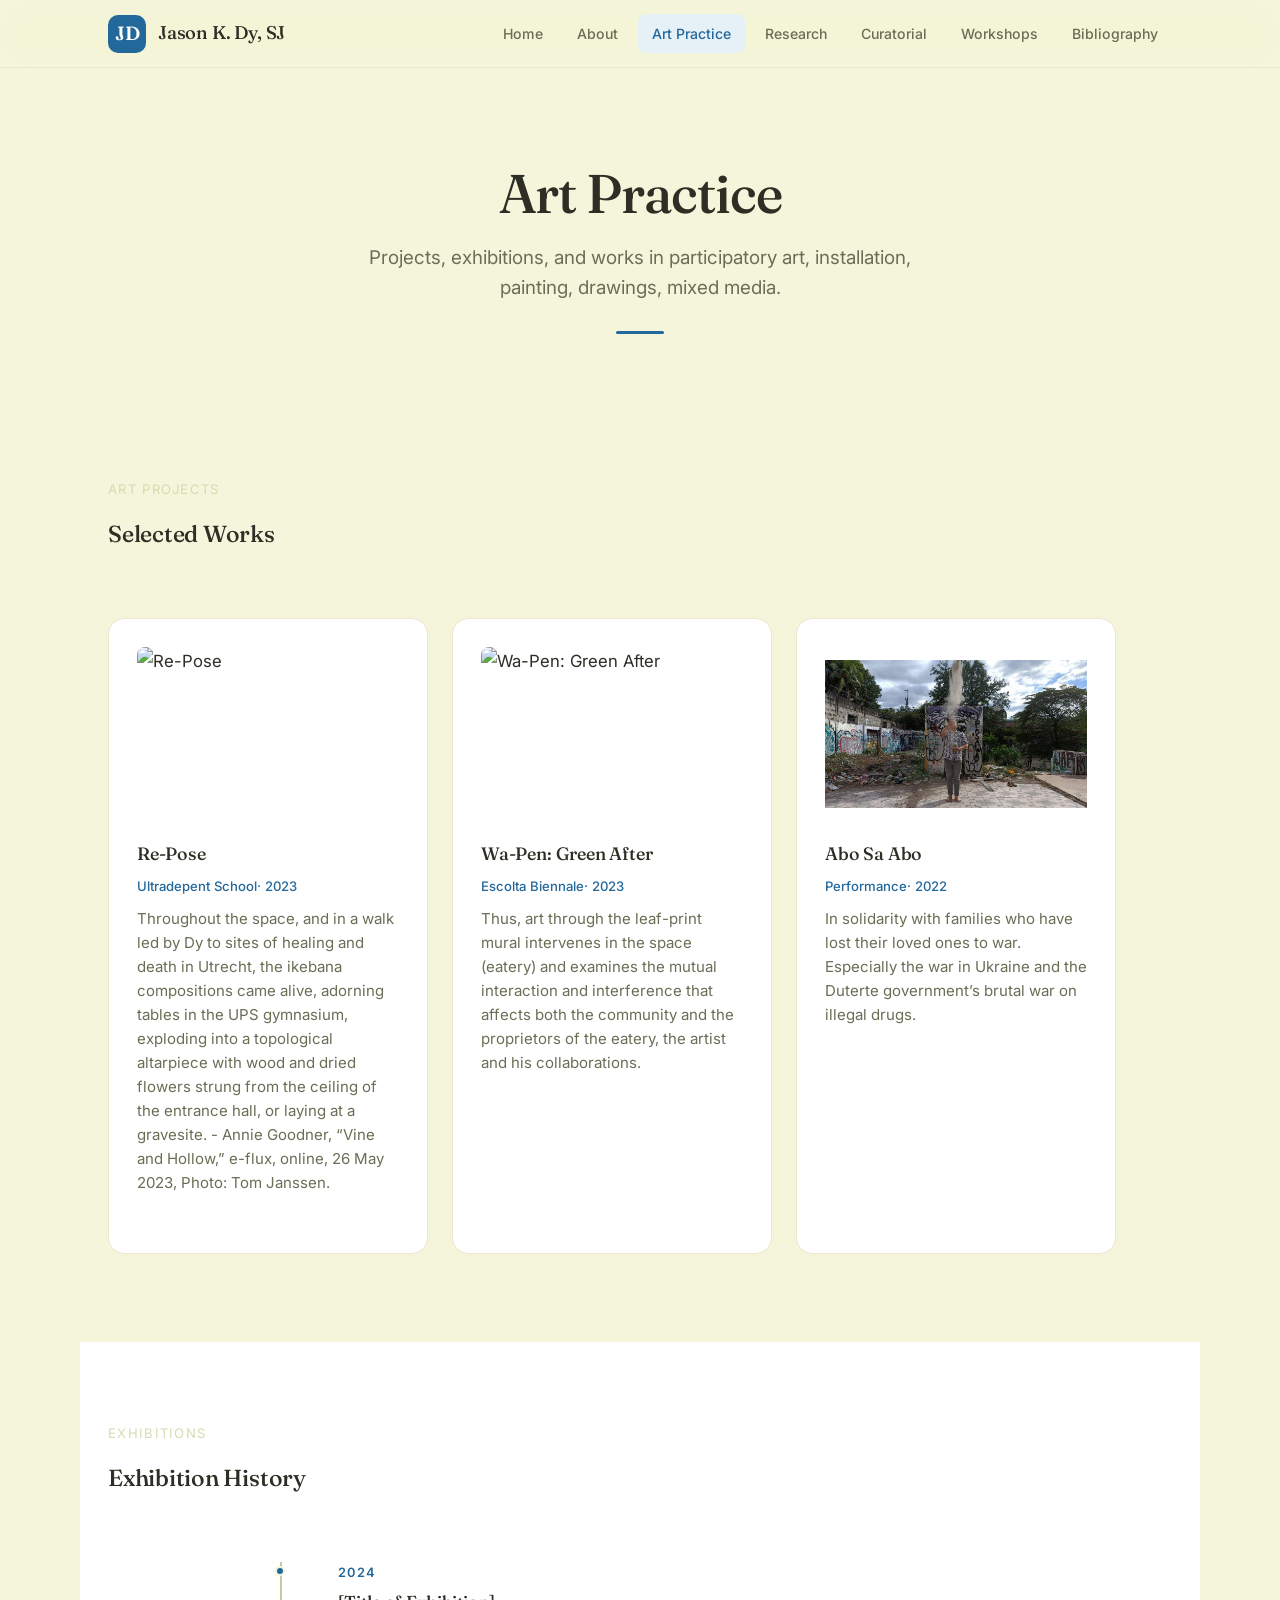
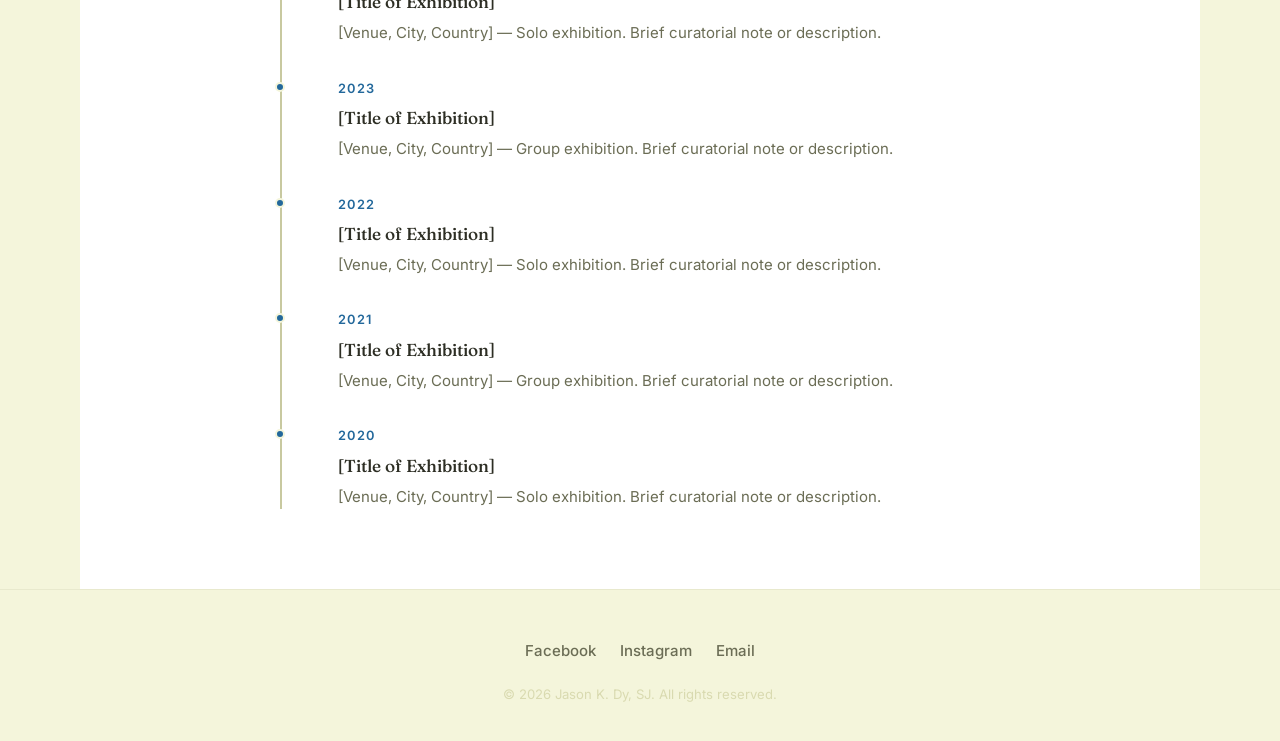
==== art-practice.html @ 6e5de0aa "Update art-practice.html Re-Pose, Description" ====
<!DOCTYPE html>
<html lang="en">
<head>
  <meta charset="UTF-8">
  <meta name="viewport" content="width=device-width, initial-scale=1.0">
  <title>Art Practice — Jason K. Dy, SJ</title>
  <meta name="description" content="Art projects and exhibitions by Jason K. Dy, SJ — participatory art, installation, painting, drawings, mixed media.">
  <link rel="icon" type="image/png" sizes="32x32" href="assets/img/favicon-32.png">
  <link rel="apple-touch-icon" href="assets/img/apple-touch-icon.png">
  <link rel="stylesheet" href="assets/css/style.css?v=1">
</head>
<body>

<a href="#main" class="skip-link">Skip to content</a>

<header class="site-header">
  <div class="header-inner">
    <a href="index.html" class="brand" aria-label="Jason K. Dy, SJ — Home">
      <div class="brand-mark" aria-hidden="true">JD</div>
      <span class="brand-name">Jason K. Dy, SJ</span>
    </a>
    <button class="nav-toggle" aria-label="Toggle navigation" aria-expanded="false">
      <span></span><span></span><span></span>
    </button>
    <nav class="site-nav">
      <a href="index.html">Home</a>
      <a href="about.html">About</a>
      <a href="art-practice.html" class="active">Art Practice</a>
      <a href="research.html">Research</a>
      <a href="curatorial.html">Curatorial</a>
      <a href="workshops.html">Workshops</a>
      <a href="bibliography.html">Bibliography</a>
    </nav>
  </div>
</header>

<main id="main">

  <section class="page-hero">
    <h1>Art Practice</h1>
    <p class="hero-lede">Projects, exhibitions, and works in participatory art, installation, painting, drawings, mixed media.</p>
    <span class="hero-line" aria-hidden="true"></span>
  </section>

  <!-- Art Projects -->
  <section class="section reveal" id="projects">
    <div class="subsection">
      <p class="meta">Art Projects</p>
      <h3>Selected Works</h3>
    </div>

    <div class="card-grid">
       <div class="card reveal">
        <div class="card-img-wrap">
          <img src="assets/img/IMG_0807B.jpg" alt="Re-Pose" class="card-img">
        </div>
        <h4>Re-Pose</h4>
        <p class="card-meta">Ultradepent School· 2023</p>
        <p>Throughout the space, and in a walk led by Dy to sites of healing and death in Utrecht, the ikebana compositions came alive, adorning tables in the UPS gymnasium, exploding into a topological altarpiece with wood and dried flowers strung from the ceiling of the entrance hall, or laying at a gravesite. - Annie Goodner, “Vine and Hollow,” e-flux, online, 26 May 2023, Photo: Tom Janssen.</p>
      </div>
      <div class="card reveal">
        <div class="card-img-wrap">
          <img src="assets/img/IMG_0807B.jpg" alt="Wa-Pen: Green After" class="card-img">
        </div>
        <h4>Wa-Pen: Green After</h4>
        <p class="card-meta">Escolta Biennale· 2023</p>
        <p>Thus, art through the leaf-print mural intervenes in the space (eatery) and examines the mutual interaction and interference that affects both the community and the proprietors of the eatery, the artist and his collaborations.</p>
      </div>
       <div class="card reveal">
        <div class="card-img-wrap">
          <img src="assets/img/AboSaAbo2022.jpg" alt="Abo Sa Abo" class="card-img">
        </div>
        <h4>Abo Sa Abo</h4>
        <p class="card-meta">Performance· 2022</p>
        <p>In solidarity with families who have lost their loved ones to war. Especially the war in Ukraine and the Duterte government’s brutal war on illegal drugs.</p>
      </div>
       <div class="card reveal">
        <div class="card-img-wrap">
          <img src="assets/img/SeasonsBannersRK.jpg" alt="Nature Is Never Spent" class="card-img">
        </div>
        <h4>Nature Is Never Spent</h4>
        <p class="card-meta">Exhibition· 2021</p>
        <p>The same year, Fr. Jason Dy’s solo exhibition, Nature Is Never Spent, featured tapestries hanging from the lobby’s ceiling. These were vibrant textiles painted in fiery reds and brilliant golds representing the Feast of Martyrs, Good Friday, and Palm Sunday. They illustrated the metaphorical nature of leaves and branches as the spirit of hope during the most trying time, the COVID-19 pandemic.- UP Vargas Museum</p>
      </div>
      <div class="card reveal">
        <div class="card-img-wrap">
          <img src="assets/img/BeATreeAnotong2020.jpg" alt="#IamTREE" class="card-img">
        </div>
        <h4>#IamTREE</h4>
        <p class="card-meta">Performance· 2020</p>
        <p>This gesture is a personal attempt to be closer to nature to know how to speak to the trees. This is perhaps a personal atonement or at-one-ment with nature.</p>
      </div>
      <div class="card reveal">
        <div class="card-img-wrap">
          <img src="assets/img/Registry of Deeds Portable Gray 9.jpg" alt="Arrange/Enliven" class="card-img">
        </div>
        <h4>Arrange/Enliven</h4>
        <p class="card-meta">Durational· 2020</p>
        <p>Appropriating the visual languages of Dutch painting, Ikebana, van Gogh, and contemporary artists like Andy Goldsworthy and Anya Gallacio, (Jason Dy SJ) was able to create “three hundred and sixty-one posts of floral arrangements…” Patrick Flores, “Register of Deeds,” in Portable Gray, Vol. 4, No. 2, Fall 2021.</p>
      </div>
      <div class="card reveal">
        <div class="card-img-wrap">
          <img src="assets/img/HomagetotheBakersInstallView01.jpg" alt="Homage To The Bakers" class="card-img">
        </div>
        <h4>Homage To The Bakers</h4>
        <p class="card-meta">Residency· 2019</p>
        <p>In the Wagamon Art Workshop, Jason Dy SJ created works from performative floral ritual to paintings as homage to the founders of the place, namely, the Malayalam doctor Elizabeth Jacob-Baker and her British-born architect-husband Laurie Baker.</p>
      </div>
      <div class="card reveal">
        <div class="card-img-wrap">
          <img src="assets/img/SS2019CARE-CONTROL.jpg" alt="Studio Studies" class="card-img">
        </div>
        <h4>Studio Studies</h4>
        <p class="card-meta">Exhibition· 2019</p>
        <p>In the exhibition, the Jesuit priest and contemporary artist examines not just the function of the studio in relation to his situational and participatory art projects since 2009 when he founded the Alternative Contemporary Art Studio (ACAS) in the garage of Sacred Heart Parish administration building, Cebu City.</p>
      </div>
      <div class="card reveal">
        <div class="card-img-wrap">
          <img src="assets/img/WalaNiIsaPSP2018.jpeg" alt="Wala Ni Isa" class="card-img">
        </div>
        <h4>Wala Ni Isa</h4>
        <p class="card-meta">Exhibition· 2018</p>
        <p>The eventual drying of the flowers and the maturation of the chicks represent the durational characteristic of ritual and performance, weaving both actions into one. - Con Cabrera</p>
      </div>
       <div class="card reveal">
        <div class="card-img-wrap">
          <img src="assets/img/RedUmbrellaMarawiNathalieDagmang.jpg" alt="Red Umbrella Project" class="card-img">
        </div>
        <h4>Red Umbrella Project</h4>
        <p class="card-meta">Ongoing Performance· 2018</p>
        <p>The Red Umbrella Project was initiated on the 46th anniversary of the declaration of Martial Law, 21 September 2018. It is an ongoing performance of carrying a red umbrella symbolizing a shield from bloodshed due to the violence happening in the Philippines, especially in the war against illegal drugs.</p>
      </div>
       <div class="card reveal">
        <div class="card-img-wrap">
          <img src="assets/img/MB2018.jpeg" alt="Procesion Los Camareros" class="card-img">
        </div>
        <h4>Procesion Los Camareros</h4>
        <p class="card-meta">Manila Biennale · 2018</p>
        <p>Procesión de los Camameros (Procession of the Caretakers) is a site-responsive and participatory art project that responds to 1941's declaration of Intramuros as an open city, the architecture of San Ignacio Church, the annual Marian procession of Intramuros, and the professionalization of the pedicab system by the current Intramuros Administration (IA).</p>
      </div>
      <div class="card reveal">
        <div class="card-img-wrap">
          <img src="assets/img/STNotOneLess2.jpg" alt="Tak Satupun (Not One Less)" class="card-img">
        </div>
        <h4>Tak Satupun (Not One Less)</h4>
        <p class="card-meta">Art Happening · 2017</p>
        <p>...as the title suggests, this art happening at the Giri Sapto Cemetery is an attempt to consider the fragility of human life as well as our shared responsibility in preserving and protecting it through some creative gestures and communal ritual.</p>
      </div>
      <div class="card reveal">
        <div class="card-img-wrap">
          <img src="assets/img/SilentConcert2ADZU.jpeg" alt="Silent Concert" class="card-img">
        </div>
        <h4>Silent Concert</h4>
        <p class="card-meta">Exhibition · 2016</p>
        <p>This art installation presents a stubborn insistence on creating meaning out of the fire rubble that could either be just a cathartic expression of the unfortunate event or an affirmation of the indomitable communal spirit of igniting a passion for rebuilding from the embers and ashes.</p>
      </div>
      <div class="card reveal">
        <div class="card-img-wrap">
          <img src="assets/img/BarterInstallView.jpeg" alt="Barter" class="card-img">
        </div>
        <h4>Barter</h4>
        <p class="card-meta">Participatory Art · 2016</p>
        <p>The exhibition looks into how a community like Lucban will traverse and contend with the repercussions of economic growth, the devices of agricultural life, and the pertinency of cultural celebration of a bountiful harvest and the artist’s attempt at repositioning barter as one of the lenses by which we understand contemporary exchanges in art and society.</p>
      </div>
       <div class="card reveal">
         <div class="card-img-wrap">
        <img src="assets/img/Miserere2016.JPG" alt="Mercy 101 (Edition 1)" class="card-img">
        </div>
        <h4>Mercy 101 (Edition 1)</h4>
        <p class="card-meta">Participatory Art · 2016</p>
        <p>MERCY 101 (Edition 1) envisions this particular project as a beginning of serial collaborative art projects that explore the concept of mercy with various communities. Due to the limited perspective of an individual, the perspectives of others in the community are encouraged to facilitate a growing and in-depth understanding of the word and the concept of mercy.</p>
      </div>
        <div class="card reveal">
          <div class="card-img-wrap">
            <img src="assets/img/KNA2016.jpeg" alt="Kanlungan ng Awa" class="card-img">
          </div>
          <h4>Kanlugan ng Awa</h4>
          <p class="card-meta">Participatory Art · 2016</p>
         <p>In the year of the Extraordinary Jubilee Year of Mercy, Kristong Hari Parish mounts an unconventional altar of repose entitled Kanlungan Ng Awa (Sanctuary of Mercy). The design and production of this tent-chapel/art installation is a creative interaction, an in-depth collaboration and a cooperative construction between artist-priest Jason Dy, SJ and the congregation/communities of the parish.</p>
      </div>
       <div class="card reveal">
        <div class="card-img-wrap">
          <img src="assets/img/SiteofRefuge2.jpg" alt="Transitional Shelter (Site of Refuge 2)" class="card-img">
        </div>
        <h4>Transitional Shelter (Site of Refuge 2)</h4>
        <p class="card-meta">Installation · 2015</p>
        <p>In relation to its surroundings, the work’s installation in the street becomes unexpected and interruptive. From the inside, it provides an immersive space where it seems to provide shelter from the heavy rain as well as a meditative sanctum to reflect on the fragility of human existence seeking refuge from the perils of life, such as natural calamities.</p>
      </div>
       <div class="card reveal">
         <div class="card-img-wrap">
          <img src="assets/img/WWAODITM Installation Detail 1.jpg" alt="Through the Valley of the Shadow of Death" class="card-img">
        </div>
        <h4>Through the Valley of the Shadow of Death</h4>
        <p class="card-meta">MA Exhibition · 2014</p>
        <p>Walking through the Valley of the Shadow of Death is a documented journey that attempts to reconcile the reality and mystery of death and grief in everyday life. Dy’s journey has become an allegory in harnessing the potential experience of art and of death to apprehend the absence of a presence, of the deceased through personal and social rituals of mourning the dead in contemporary times.</p>
      </div>
        <div class="card reveal">
         <div class="card-img-wrap">
          <img src="assets/img/Earthly Pilgrimage 2011.jpg" alt="Testimony of What Remains" class="card-img">
        </div>
        <h4>Testimony of What Remains</h4>
        <p class="card-meta">Exhibition · 2013</p>
        <p>Testimony of What Remains follows Dy's series of projects called In Loving Memory, one that he has most explored, expanding a conversation of various recollected memories of the dearly departed through community interactions centered on bottled memorabilia, envelopes of prayer requests and actual remnants of cemetery markers and statuettes. - Karen Flores</p>
      </div>
    </div>
  </section>

  <!-- Exhibitions -->
  <section class="section section-alt reveal" id="exhibitions">
    <div class="subsection">
      <p class="meta">Exhibitions</p>
      <h3>Exhibition History</h3>
    </div>

    <div class="timeline">
      <div class="timeline-item reveal">
        <p class="year">2024</p>
        <h4>[Title of Exhibition]</h4>
        <p>[Venue, City, Country] — Solo exhibition. Brief curatorial note or description.</p>
      </div>
      <div class="timeline-item reveal">
        <p class="year">2023</p>
        <h4>[Title of Exhibition]</h4>
        <p>[Venue, City, Country] — Group exhibition. Brief curatorial note or description.</p>
      </div>
      <div class="timeline-item reveal">
        <p class="year">2022</p>
        <h4>[Title of Exhibition]</h4>
        <p>[Venue, City, Country] — Solo exhibition. Brief curatorial note or description.</p>
      </div>
      <div class="timeline-item reveal">
        <p class="year">2021</p>
        <h4>[Title of Exhibition]</h4>
        <p>[Venue, City, Country] — Group exhibition. Brief curatorial note or description.</p>
      </div>
      <div class="timeline-item reveal">
        <p class="year">2020</p>
        <h4>[Title of Exhibition]</h4>
        <p>[Venue, City, Country] — Solo exhibition. Brief curatorial note or description.</p>
      </div>
    </div>
  </section>

</main>

<footer class="site-footer">
  <div class="footer-social">
    <a href="#" aria-label="Facebook">Facebook</a>
    <a href="#" aria-label="Instagram">Instagram</a>
    <a href="mailto:email@example.com" aria-label="Email">Email</a>
  </div>
  <p class="footer-copy">&copy; 2026 Jason K. Dy, SJ. All rights reserved.</p>
</footer>

<script src="assets/js/main.js"></script>
</body>
</html>
---- assets/css/style.css ----
/* ═══════════════════════════════════════════════════════════
   Jason K. Dy, SJ — Artist Portfolio
   Design tokens derived from client palette
   ═══════════════════════════════════════════════════════════ */

/* ── Google Fonts ── */
@import url('https://fonts.googleapis.com/css2?family=Fraunces:ital,opsz,wght@0,9..144,400;0,9..144,500;0,9..144,600;1,9..144,400&family=Inter:ital,wght@0,400;0,500;0,600;0,700;1,400&display=swap');

/* ── Design Tokens ── */
:root {
  /* Client palette */
  --bg:          #F4F5DB;   /* warm cream background */
  --accent:      #23689B;   /* deep blue */
  --accent-dark: #1A4F75;
  --accent-light:#E6F0F7;
  --muted:       #D9DAB0;   /* pale olive — decorative / subtle text */

  /* Derived readable tones */
  --ink:         #2D2E24;   /* dark olive — body text */
  --ink-soft:    #6B6D55;   /* mid olive — secondary text */
  --ink-light:   #8A8C70;   /* light olive — captions */
  --paper:       #FFFFFF;   /* card / section backgrounds */
  --border:      #C8C9A0;   /* visible borders */
  --border-soft: #E8E9CD;   /* subtle decorative borders */

  /* Shadows — warm-toned */
  --shadow-sm: 0 2px 8px rgba(45, 46, 36, 0.06);
  --shadow-md: 0 6px 24px rgba(45, 46, 36, 0.10);
  --shadow-lg: 0 14px 48px rgba(45, 46, 36, 0.12);

  /* Radii */
  --radius-sm: 8px;
  --radius-md: 16px;
  --radius-lg: 24px;

  /* Typography */
  --font-display: "Fraunces", ui-serif, Georgia, "Iowan Old Style", serif;
  --font-body: "Inter", -apple-system, BlinkMacSystemFont, "Segoe UI", Roboto, sans-serif;

  /* Layout */
  --wrap: 1120px;
  --header-h: 68px;
}

/* ── Reset ── */
*, *::before, *::after { box-sizing: border-box; margin: 0; padding: 0; }

html {
  scroll-behavior: smooth;
  scroll-padding-top: calc(var(--header-h) + 24px);
  -webkit-text-size-adjust: 100%;
}

body {
  font-family: var(--font-body);
  font-size: 1.05rem;
  line-height: 1.68;
  color: var(--ink);
  background: var(--bg);
  -webkit-font-smoothing: antialiased;
  -moz-osx-font-smoothing: grayscale;
}

/* ── Skip Link ── */
.skip-link {
  position: absolute;
  top: -100px;
  left: 16px;
  background: var(--accent);
  color: #fff;
  padding: 10px 20px;
  border-radius: var(--radius-sm);
  font-weight: 600;
  text-decoration: none;
  z-index: 1000;
  transition: top 0.2s;
}
.skip-link:focus { top: 16px; }

/* ── Header ── */
.site-header {
  position: sticky;
  top: 0;
  z-index: 100;
  height: var(--header-h);
  background: rgba(244, 245, 219, 0.84);
  backdrop-filter: saturate(180%) blur(14px);
  -webkit-backdrop-filter: saturate(180%) blur(14px);
  border-bottom: 1px solid var(--border-soft);
}

.header-inner {
  max-width: var(--wrap);
  margin: 0 auto;
  padding: 0 28px;
  height: 100%;
  display: flex;
  align-items: center;
  justify-content: space-between;
}

/* ── Brand ── */
.brand {
  display: flex;
  align-items: center;
  gap: 12px;
  text-decoration: none;
  color: var(--ink);
}
.brand:hover { opacity: 0.8; }

.brand-mark {
  width: 38px;
  height: 38px;
  border-radius: 10px;
  background: var(--accent);
  color: #fff;
  display: flex;
  align-items: center;
  justify-content: center;
  font-family: var(--font-display);
  font-size: 1.2rem;
  font-weight: 600;
  flex-shrink: 0;
}

.brand-name {
  font-family: var(--font-display);
  font-size: 1.15rem;
  font-weight: 500;
  letter-spacing: -0.01em;
  white-space: nowrap;
}

/* ── Nav ── */
.site-nav { display: flex; align-items: center; gap: 6px; }

.site-nav a {
  text-decoration: none;
  color: var(--ink-soft);
  font-size: 0.88rem;
  font-weight: 500;
  padding: 8px 14px;
  border-radius: var(--radius-sm);
  transition: color 0.2s, background 0.2s;
  white-space: nowrap;
}
.site-nav a:hover,
.site-nav a.active {
  color: var(--accent);
  background: var(--accent-light);
}

/* Mobile nav toggle */
.nav-toggle {
  display: none;
  background: none;
  border: none;
  cursor: pointer;
  padding: 8px;
  color: var(--ink);
}
.nav-toggle span {
  display: block;
  width: 22px;
  height: 2px;
  background: var(--ink);
  margin: 5px 0;
  border-radius: 2px;
  transition: transform 0.25s, opacity 0.25s;
}

/* ── Main ── */
main { min-height: calc(100vh - var(--header-h) - 200px); }

/* ── Page Hero ── */
.page-hero {
  padding: 96px 28px 64px;
  text-align: center;
  max-width: 780px;
  margin: 0 auto;
}

.page-hero h1 {
  font-family: var(--font-display);
  font-size: clamp(2.2rem, 5vw, 3.4rem);
  font-weight: 500;
  line-height: 1.12;
  color: var(--ink);
  letter-spacing: -0.02em;
}

.page-hero .hero-lede {
  font-size: 1.18rem;
  color: var(--ink-soft);
  max-width: 580px;
  margin: 18px auto 0;
  line-height: 1.6;
}

.page-hero .hero-line {
  display: block;
  width: 48px;
  height: 3px;
  background: var(--accent);
  margin: 28px auto 0;
  border-radius: 2px;
}

/* ── Home-specific hero ── */
.hero-home {
  padding: 120px 28px 80px;
  text-align: center;
  max-width: 820px;
  margin: 0 auto;
}
.hero-home .eyebrow {
  text-transform: uppercase;
  letter-spacing: 0.14em;
  font-size: 0.78rem;
  font-weight: 600;
  color: var(--accent);
  margin-bottom: 16px;
}
.hero-home h1 {
  font-family: var(--font-display);
  font-size: clamp(3rem, 7vw, 5rem);
  font-weight: 500;
  line-height: 1.05;
  color: var(--ink);
  letter-spacing: -0.03em;
}
.hero-home .hero-sub {
  font-family: var(--font-display);
  font-style: italic;
  font-size: clamp(1.2rem, 2.4vw, 1.5rem);
  color: var(--ink-soft);
  margin-top: 10px;
}
.hero-home .hero-lede {
  font-size: 1.15rem;
  color: var(--ink-soft);
  max-width: 560px;
  margin: 24px auto 0;
  line-height: 1.65;
}
.hero-home .hero-line {
  display: block;
  width: 56px;
  height: 3px;
  background: var(--accent);
  margin: 32px auto 0;
  border-radius: 2px;
}

/* ── Sections ── */
.section {
  padding: 80px 28px;
  max-width: var(--wrap);
  margin: 0 auto;
}
.section-alt { background: var(--paper); }

.section-header {
  text-align: center;
  margin-bottom: 56px;
}
.section-header h2 {
  font-family: var(--font-display);
  font-size: clamp(1.8rem, 3.4vw, 2.4rem);
  font-weight: 500;
  color: var(--ink);
  letter-spacing: -0.02em;
}
.section-header .section-lede {
  font-size: 1.08rem;
  color: var(--ink-soft);
  max-width: 560px;
  margin: 12px auto 0;
}
.section-header .section-line {
  display: block;
  width: 40px;
  height: 2px;
  background: var(--accent);
  margin: 18px auto 0;
  border-radius: 2px;
}

/* ── Subsection (for about/art-practice/research internals) ── */
.subsection {
  margin-bottom: 64px;
}
.subsection:last-child { margin-bottom: 0; }

.subsection h3 {
  font-family: var(--font-display);
  font-size: 1.45rem;
  font-weight: 500;
  color: var(--ink);
  margin-bottom: 12px;
  letter-spacing: -0.01em;
}
.subsection .meta {
  font-size: 0.82rem;
  color: var(--muted);
  text-transform: uppercase;
  letter-spacing: 0.1em;
  margin-bottom: 14px;
}
.subsection p {
  color: var(--ink-soft);
  max-width: 680px;
  line-height: 1.72;
}

/* ── Cards Grid ── */
.card-grid {
  display: flex;
  gap: 24px;
  overflow-x: auto;
  scroll-snap-type: x mandatory;
  -webkit-overflow-scrolling: touch;
  padding-bottom: 8px;
}
.card-grid > .card {
  flex: 0 0 320px;
  scroll-snap-align: start;
}
@media (max-width: 560px) {
  .card-grid > .card { flex: 0 0 280px; }
}

.card-grid.two-col {
  display: grid;
  grid-template-columns: repeat(2, 1fr);
  overflow-x: visible;
  scroll-snap-type: none;
  padding-bottom: 0;
}
.card-grid.two-col > .card {
  flex: unset;
  scroll-snap-align: unset;
}
@media (max-width: 640px) { .card-grid.two-col { grid-template-columns: 1fr; } }

.card {
  background: var(--paper);
  border: 1px solid var(--border-soft);
  border-radius: var(--radius-md);
  padding: 28px;
  transition: transform 0.25s ease, box-shadow 0.25s ease;
}
.card:hover {
  transform: translateY(-3px);
  box-shadow: var(--shadow-md);
}

.card-placeholder {
  aspect-ratio: 3/2;
  background: linear-gradient(135deg, var(--border-soft), var(--bg));
  border-radius: var(--radius-sm);
  display: flex;
  align-items: center;
  justify-content: center;
  margin-bottom: 18px;
}
.card-placeholder span {
  font-family: var(--font-display);
  font-size: 2rem;
  color: var(--muted);
  opacity: 0.6;
}
/* card with real image*/
.card-img-wrap {
  overflow: hidden;
  aspect-ratio: 3/2;
  border-radius: var(--radius-sm);
  margin-bottom: 18px;
}
.card-img {
   width: 100%;
   height: 100%;
   object-fit: contain;
   display: block;
}
.card h4 {
  font-family: var(--font-display);
  font-size: 1.12rem;
  font-weight: 500;
  color: var(--ink);
  margin-bottom: 6px;
  letter-spacing: -0.01em;
}
.card .card-meta {
  font-size: 0.82rem;
  color: var(--accent);
  font-weight: 500;
  margin-bottom: 10px;
}
.card p {
  font-size: 0.94rem;
  color: var(--ink-soft);
  line-height: 1.6;
}

/* ── List style (Research, Bibliography, etc.) ── */
.entry-list { max-width: 760px; margin: 0 auto; }

.entry {
  padding: 24px 0;
  border-bottom: 1px solid var(--border-soft);
}
.entry:first-child { padding-top: 0; }
.entry:last-child { border-bottom: none; padding-bottom: 0; }

.entry h3 {
  font-family: var(--font-display);
  font-size: 1.18rem;
  font-weight: 500;
  color: var(--ink);
  margin-bottom: 4px;
  letter-spacing: -0.01em;
}
.entry .entry-meta {
  font-size: 0.84rem;
  color: var(--accent);
  font-weight: 500;
  margin-bottom: 8px;
}
.entry p {
  font-size: 0.96rem;
  color: var(--ink-soft);
  line-height: 1.65;
}

/* ── Timeline (Exhibitions, CV) ── */
.timeline {
  max-width: 720px;
  margin: 0 auto;
  padding-left: 28px;
  border-left: 2px solid var(--border);
}
.timeline-item {
  position: relative;
  padding: 0 0 32px 28px;
}
.timeline-item:last-child { padding-bottom: 0; }

.timeline-item::before {
  content: '';
  position: absolute;
  left: -35px;
  top: 4px;
  width: 10px;
  height: 10px;
  border-radius: 50%;
  background: var(--accent);
  border: 2px solid var(--bg);
}

.timeline-item .year {
  font-size: 0.8rem;
  font-weight: 600;
  color: var(--accent);
  text-transform: uppercase;
  letter-spacing: 0.1em;
  margin-bottom: 4px;
}
.timeline-item h4 {
  font-family: var(--font-display);
  font-size: 1.08rem;
  font-weight: 500;
  color: var(--ink);
  margin-bottom: 4px;
}
.timeline-item p {
  font-size: 0.94rem;
  color: var(--ink-soft);
}

/* ── Contact Block ── */
.contact-block {
  max-width: 560px;
  margin: 0 auto;
  text-align: center;
}
.contact-block p {
  font-size: 1.05rem;
  color: var(--ink-soft);
  margin-bottom: 8px;
}
.contact-block a {
  color: var(--accent);
  text-decoration: none;
  font-weight: 500;
}
.contact-block a:hover { text-decoration: underline; }

/* ── CTA Row ── */
.cta-row {
  display: flex;
  gap: 14px;
  justify-content: center;
  flex-wrap: wrap;
  margin-top: 32px;
}
.btn {
  display: inline-flex;
  align-items: center;
  gap: 8px;
  padding: 13px 28px;
  border-radius: 999px;
  font-size: 0.94rem;
  font-weight: 600;
  text-decoration: none;
  transition: all 0.2s;
  cursor: pointer;
  border: none;
  font-family: var(--font-body);
}
.btn-primary {
  background: var(--accent);
  color: #fff;
}
.btn-primary:hover { background: var(--accent-dark); }

.btn-outline {
  background: transparent;
  color: var(--accent);
  border: 1.5px solid var(--accent);
}
.btn-outline:hover {
  background: var(--accent);
  color: #fff;
}

/* ── Gallery placeholder grid ── */
.gallery-grid {
  display: grid;
  grid-template-columns: repeat(4, 1fr);
  gap: 16px;
  margin-top: 40px;
}
@media (max-width: 800px) { .gallery-grid { grid-template-columns: repeat(2, 1fr); } }
@media (max-width: 480px) { .gallery-grid { grid-template-columns: 1fr; } }

.gallery-item {
  aspect-ratio: 1;
  background: linear-gradient(145deg, var(--border-soft), var(--bg));
  border-radius: var(--radius-sm);
  display: flex;
  align-items: center;
  justify-content: center;
  color: var(--muted);
  font-family: var(--font-display);
  font-size: 1.2rem;
  transition: transform 0.25s ease;
}
.gallery-item:hover { transform: scale(1.03); }

/* ── Footer ── */
.site-footer {
  border-top: 1px solid var(--border-soft);
  padding: 48px 28px 36px;
  text-align: center;
}

.footer-social {
  display: flex;
  gap: 24px;
  justify-content: center;
  margin-bottom: 20px;
}
.footer-social a {
  color: var(--ink-soft);
  text-decoration: none;
  font-size: 0.94rem;
  font-weight: 500;
  transition: color 0.2s;
}
.footer-social a:hover { color: var(--accent); }

.footer-copy {
  font-size: 0.82rem;
  color: var(--muted);
}

/* ── Reveal animations ── */
.reveal {
  opacity: 0;
  transform: translateY(18px);
  transition: opacity 0.6s ease, transform 0.6s ease;
}
.reveal.revealed {
  opacity: 1;
  transform: translateY(0);
}

/* ── Responsive ── */
@media (max-width: 760px) {
  .site-nav { display: none; }
  .nav-toggle { display: block; }

  .site-nav.open {
    display: flex;
    flex-direction: column;
    position: absolute;
    top: var(--header-h);
    left: 0;
    right: 0;
    background: rgba(244, 245, 219, 0.96);
    backdrop-filter: saturate(180%) blur(14px);
    -webkit-backdrop-filter: saturate(180%) blur(14px);
    border-bottom: 1px solid var(--border-soft);
    padding: 16px 28px;
    gap: 4px;
    box-shadow: var(--shadow-md);
  }
  .site-nav.open a {
    width: 100%;
    padding: 12px 16px;
    font-size: 1rem;
  }

  .page-hero { padding: 64px 20px 48px; }
  .hero-home { padding: 80px 20px 56px; }
  .section { padding: 56px 20px; }

  .gallery-grid { grid-template-columns: repeat(2, 1fr); }
}

@media (max-width: 480px) {
  .header-inner { padding: 0 16px; }
  .brand-name { font-size: 1rem; }
  .gallery-grid { grid-template-columns: 1fr; }
}

/* ── Utility ── */
.sr-only {
  position: absolute;
  width: 1px;
  height: 1px;
  padding: 0;
  margin: -1px;
  overflow: hidden;
  clip: rect(0, 0, 0, 0);
  white-space: nowrap;
  border: 0;
}
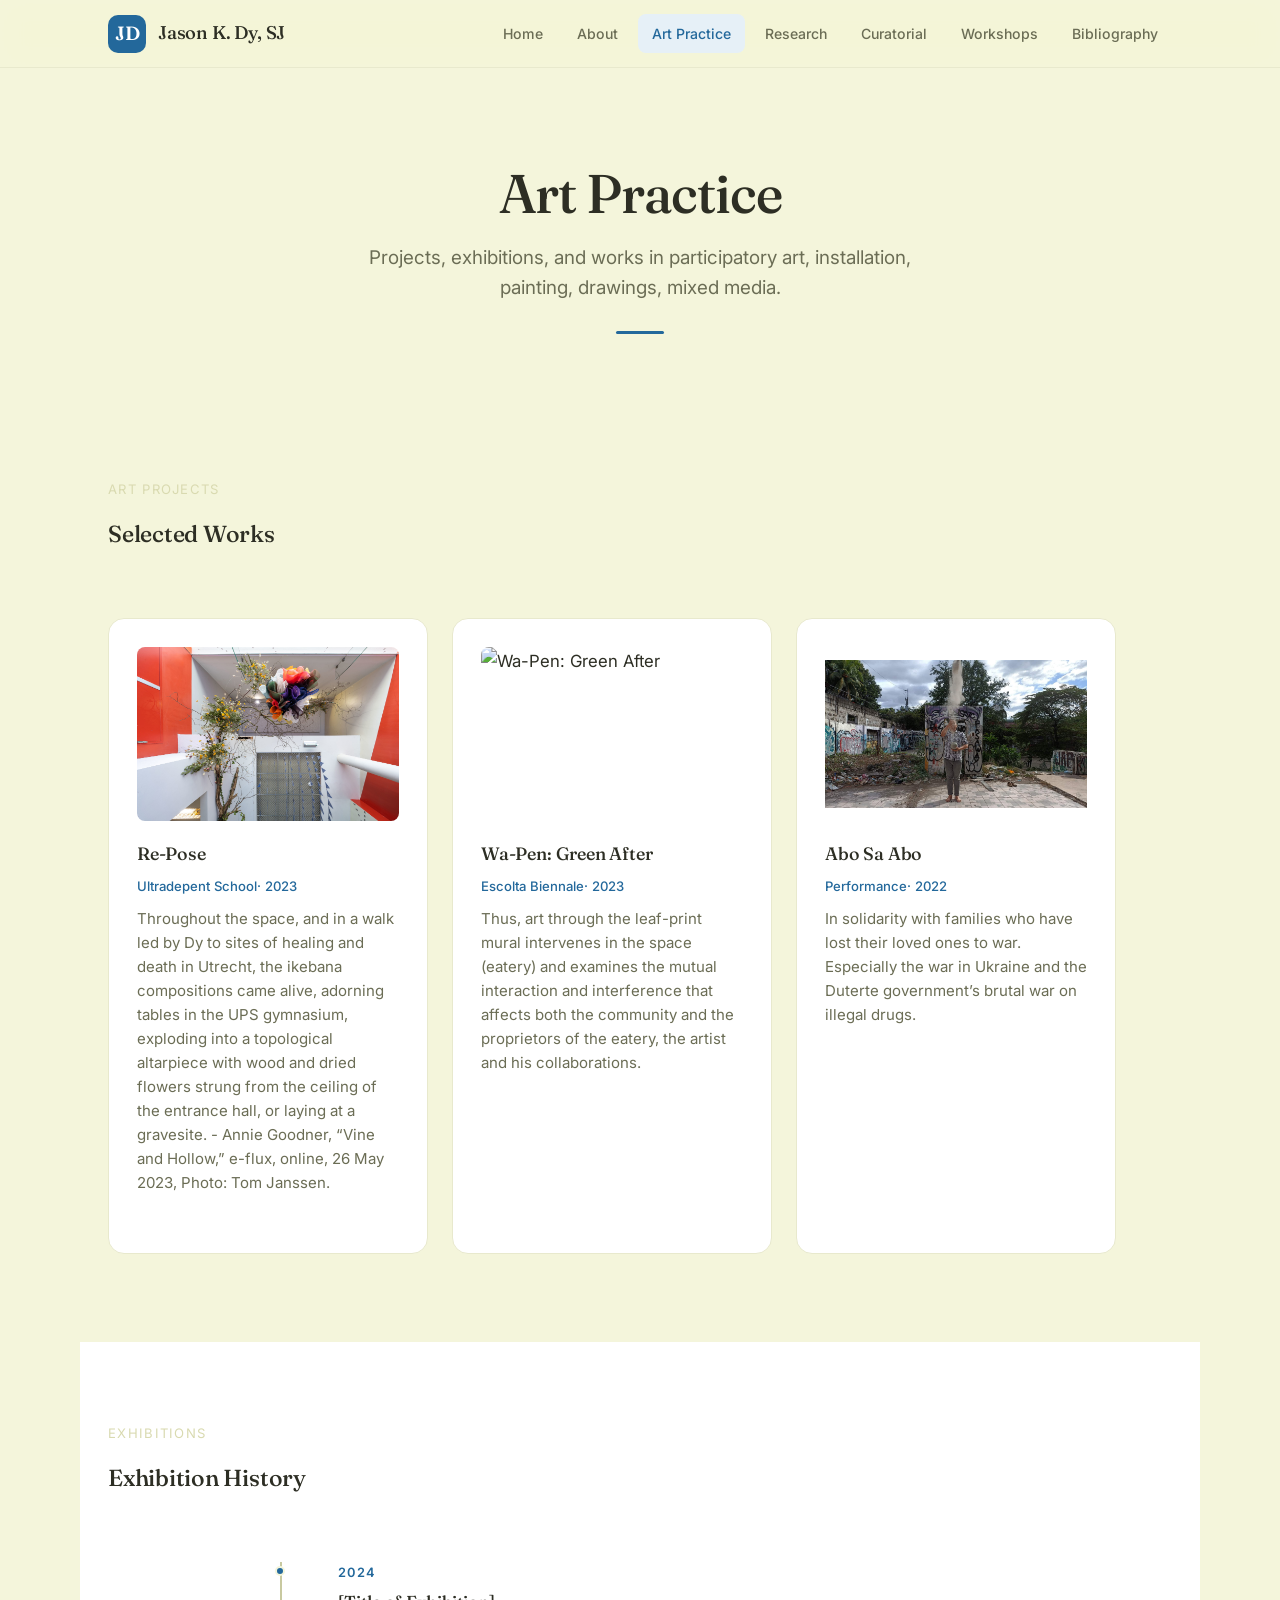
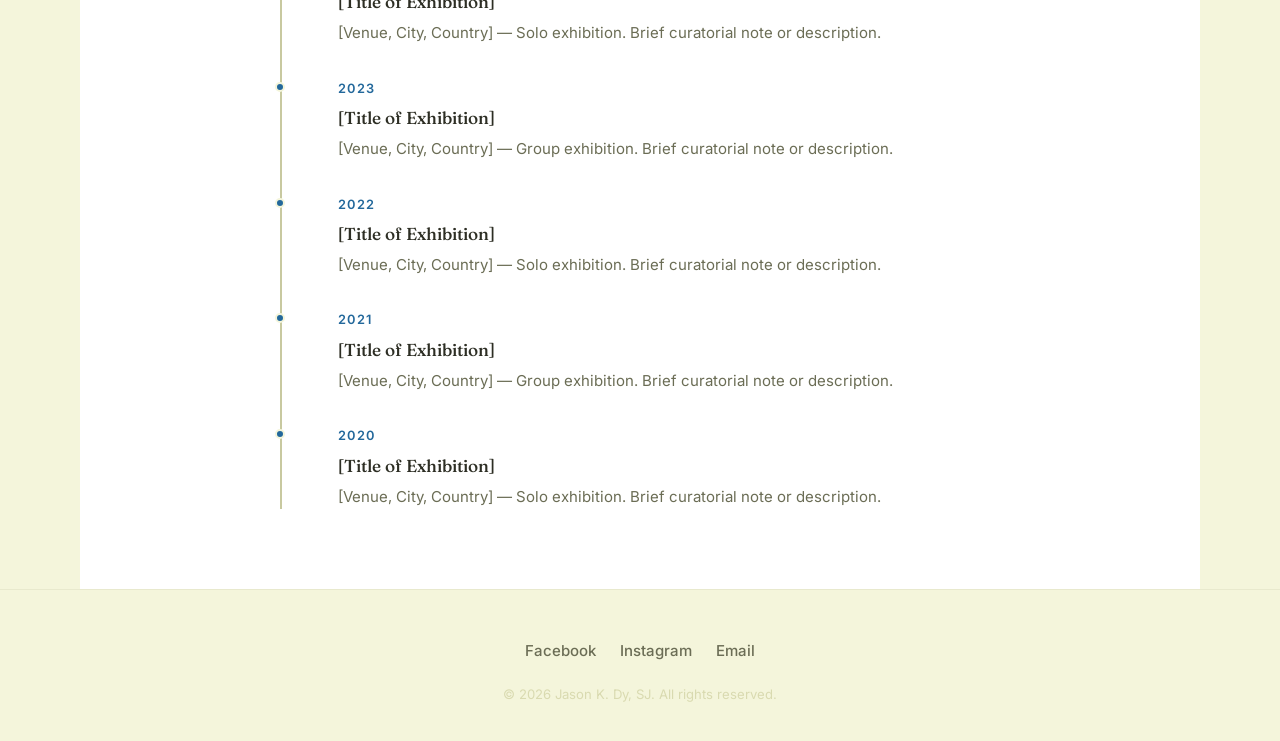
==== commit 557b0851: "Update art-practice.html Re-Pose, Image" ====
--- a/art-practice.html
+++ b/art-practice.html
@@ -52,7 +52,7 @@
     <div class="card-grid">
        <div class="card reveal">
         <div class="card-img-wrap">
-          <img src="assets/img/IMG_0807B.jpg" alt="Re-Pose" class="card-img">
+          <img src="assets/img/Re-Pose_BAK.jpg" alt="Re-Pose" class="card-img">
         </div>
         <h4>Re-Pose</h4>
         <p class="card-meta">Ultradepent School· 2023</p>
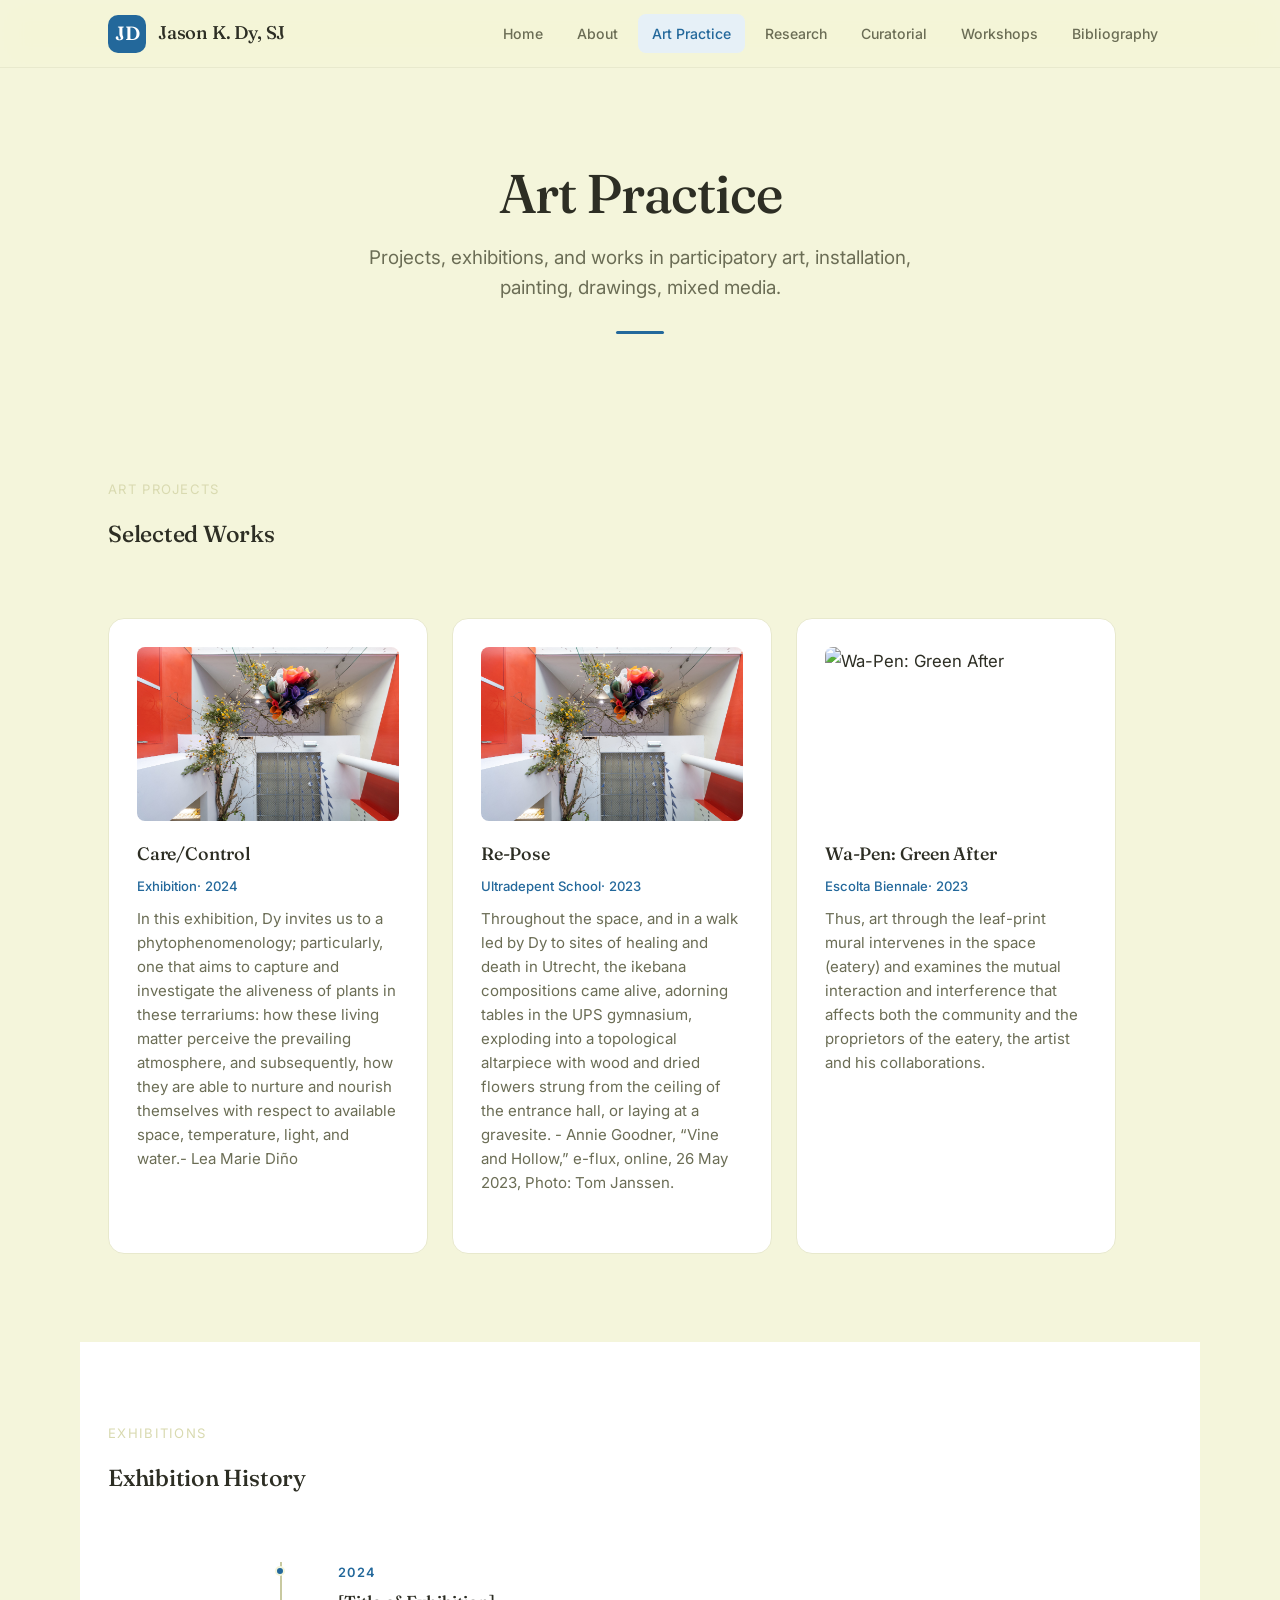
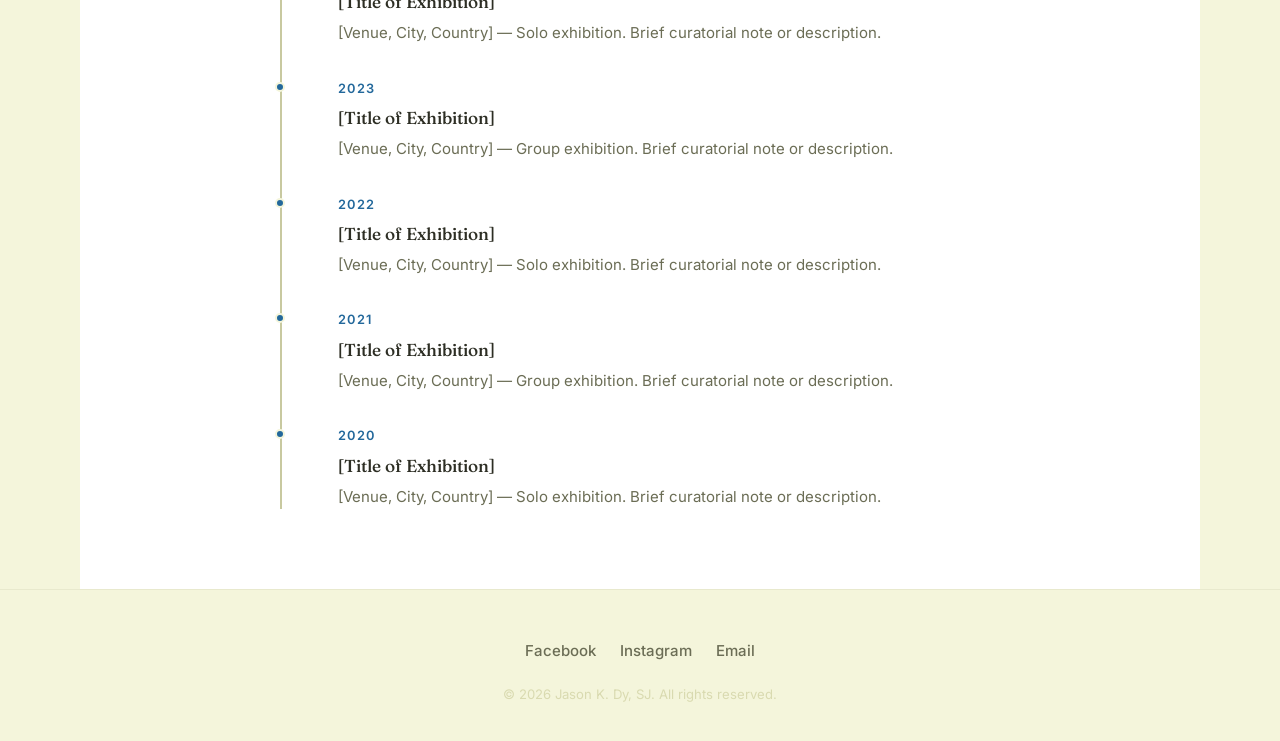
==== commit 491c1d91: "Update art-practice.html Care/Control Exhibition, Description" ====
--- a/art-practice.html
+++ b/art-practice.html
@@ -52,6 +52,14 @@
     <div class="card-grid">
        <div class="card reveal">
         <div class="card-img-wrap">
+          <img src="assets/img/Re-Pose_BAK.jpg" alt="Care/Control" class="card-img">
+        </div>
+        <h4>Care/Control</h4>
+        <p class="card-meta">Exhibition· 2024</p>
+        <p>In this exhibition, Dy invites us to a phytophenomenology; particularly, one that aims to capture and investigate the aliveness of plants in these terrariums: how these living matter perceive the prevailing atmosphere, and subsequently, how they are able to nurture and nourish themselves with respect to available space, temperature, light, and water.- Lea Marie Diño</p>
+      </div>
+       <div class="card reveal">
+        <div class="card-img-wrap">
           <img src="assets/img/Re-Pose_BAK.jpg" alt="Re-Pose" class="card-img">
         </div>
         <h4>Re-Pose</h4>
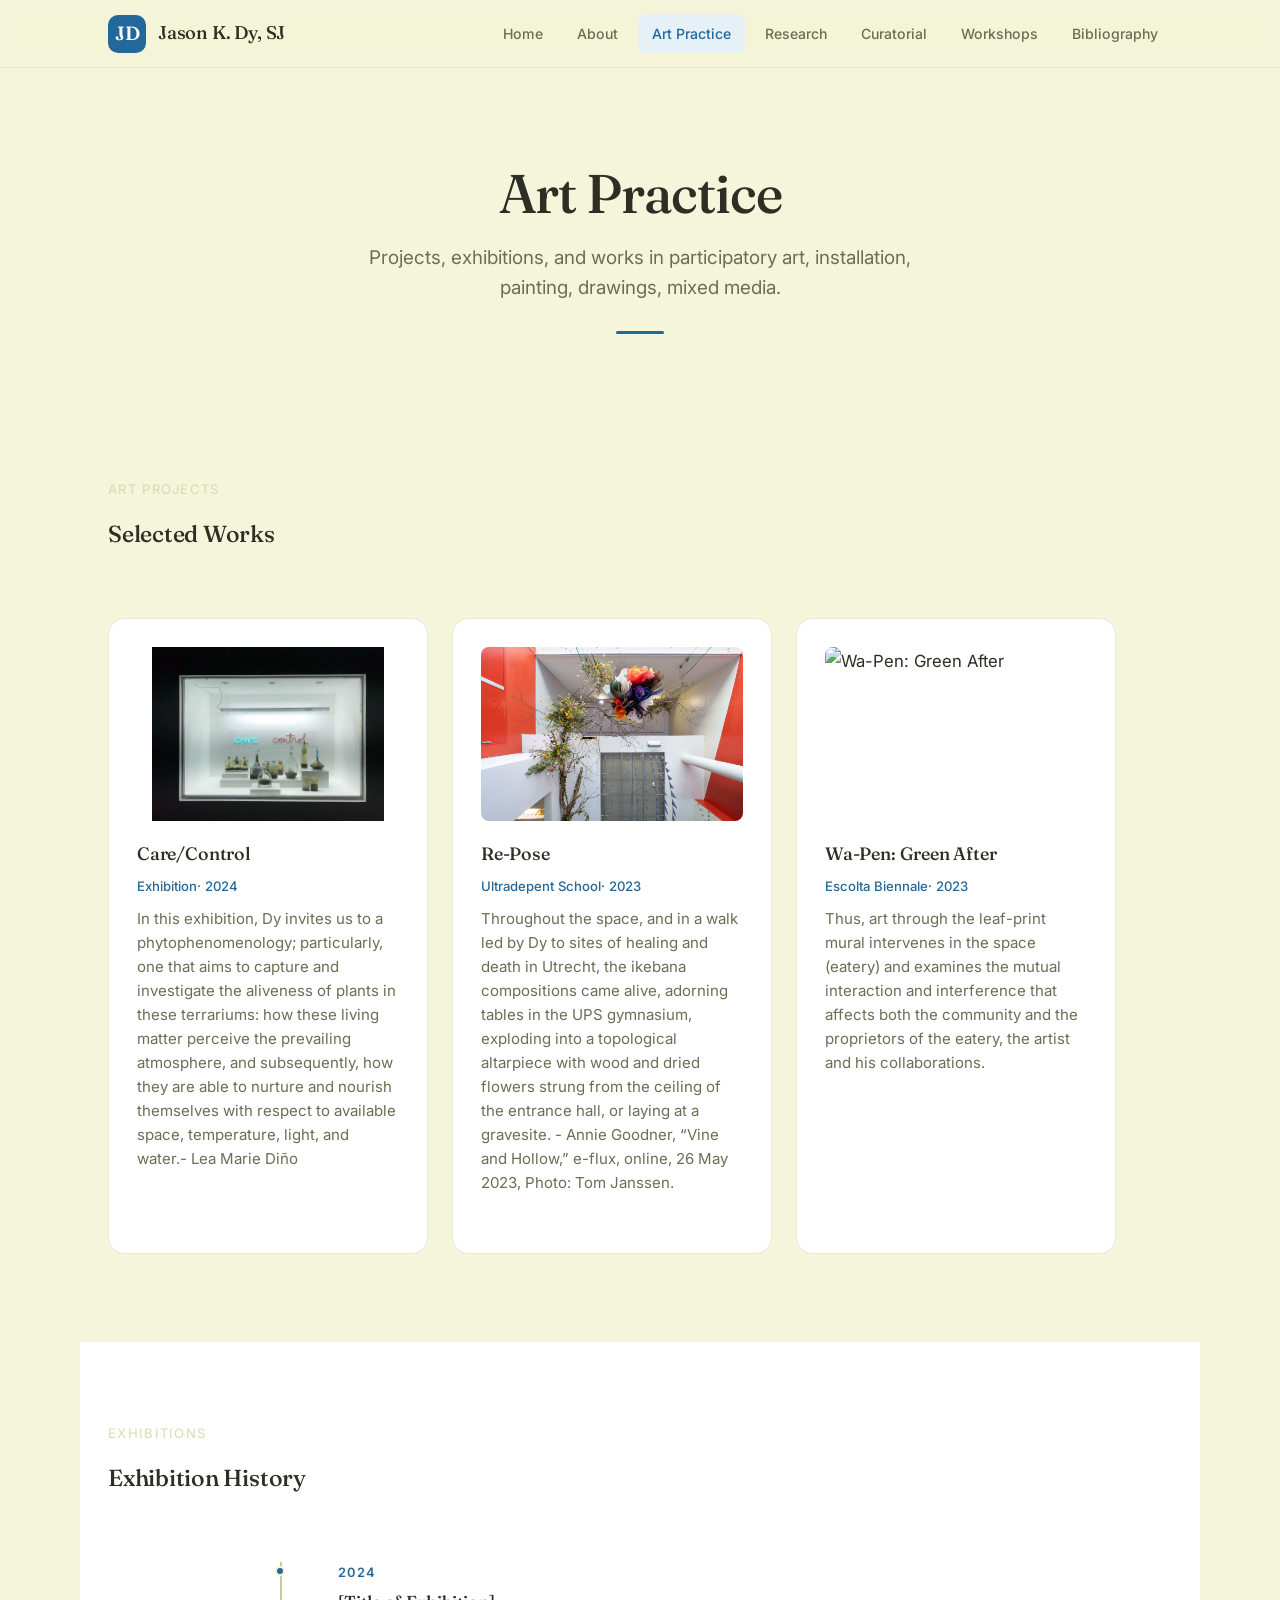
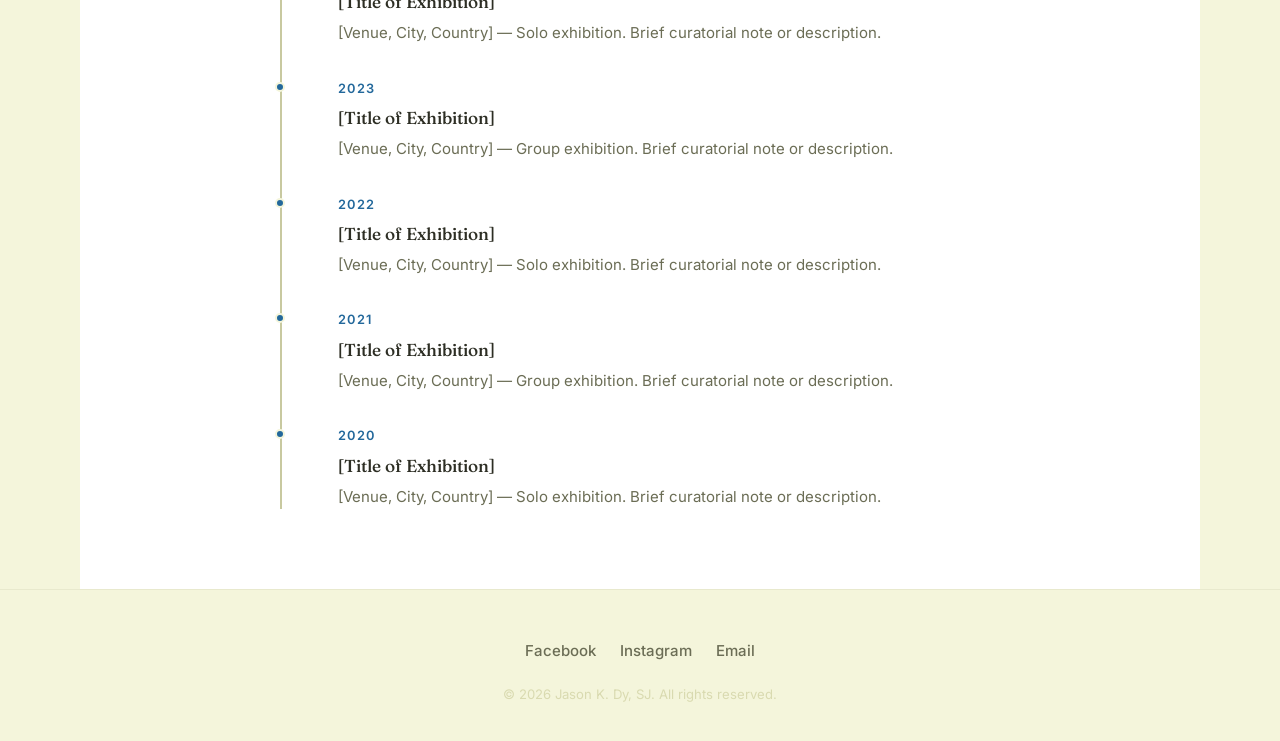
==== commit 1bbf8628: "Update art-practice.html Care/Control, Image" ====
--- a/art-practice.html
+++ b/art-practice.html
@@ -52,7 +52,7 @@
     <div class="card-grid">
        <div class="card reveal">
         <div class="card-img-wrap">
-          <img src="assets/img/Re-Pose_BAK.jpg" alt="Care/Control" class="card-img">
+          <img src="assets/img/458735587_528471159776320_495793006609873591_n.jpg" alt="Care/Control" class="card-img">
         </div>
         <h4>Care/Control</h4>
         <p class="card-meta">Exhibition· 2024</p>
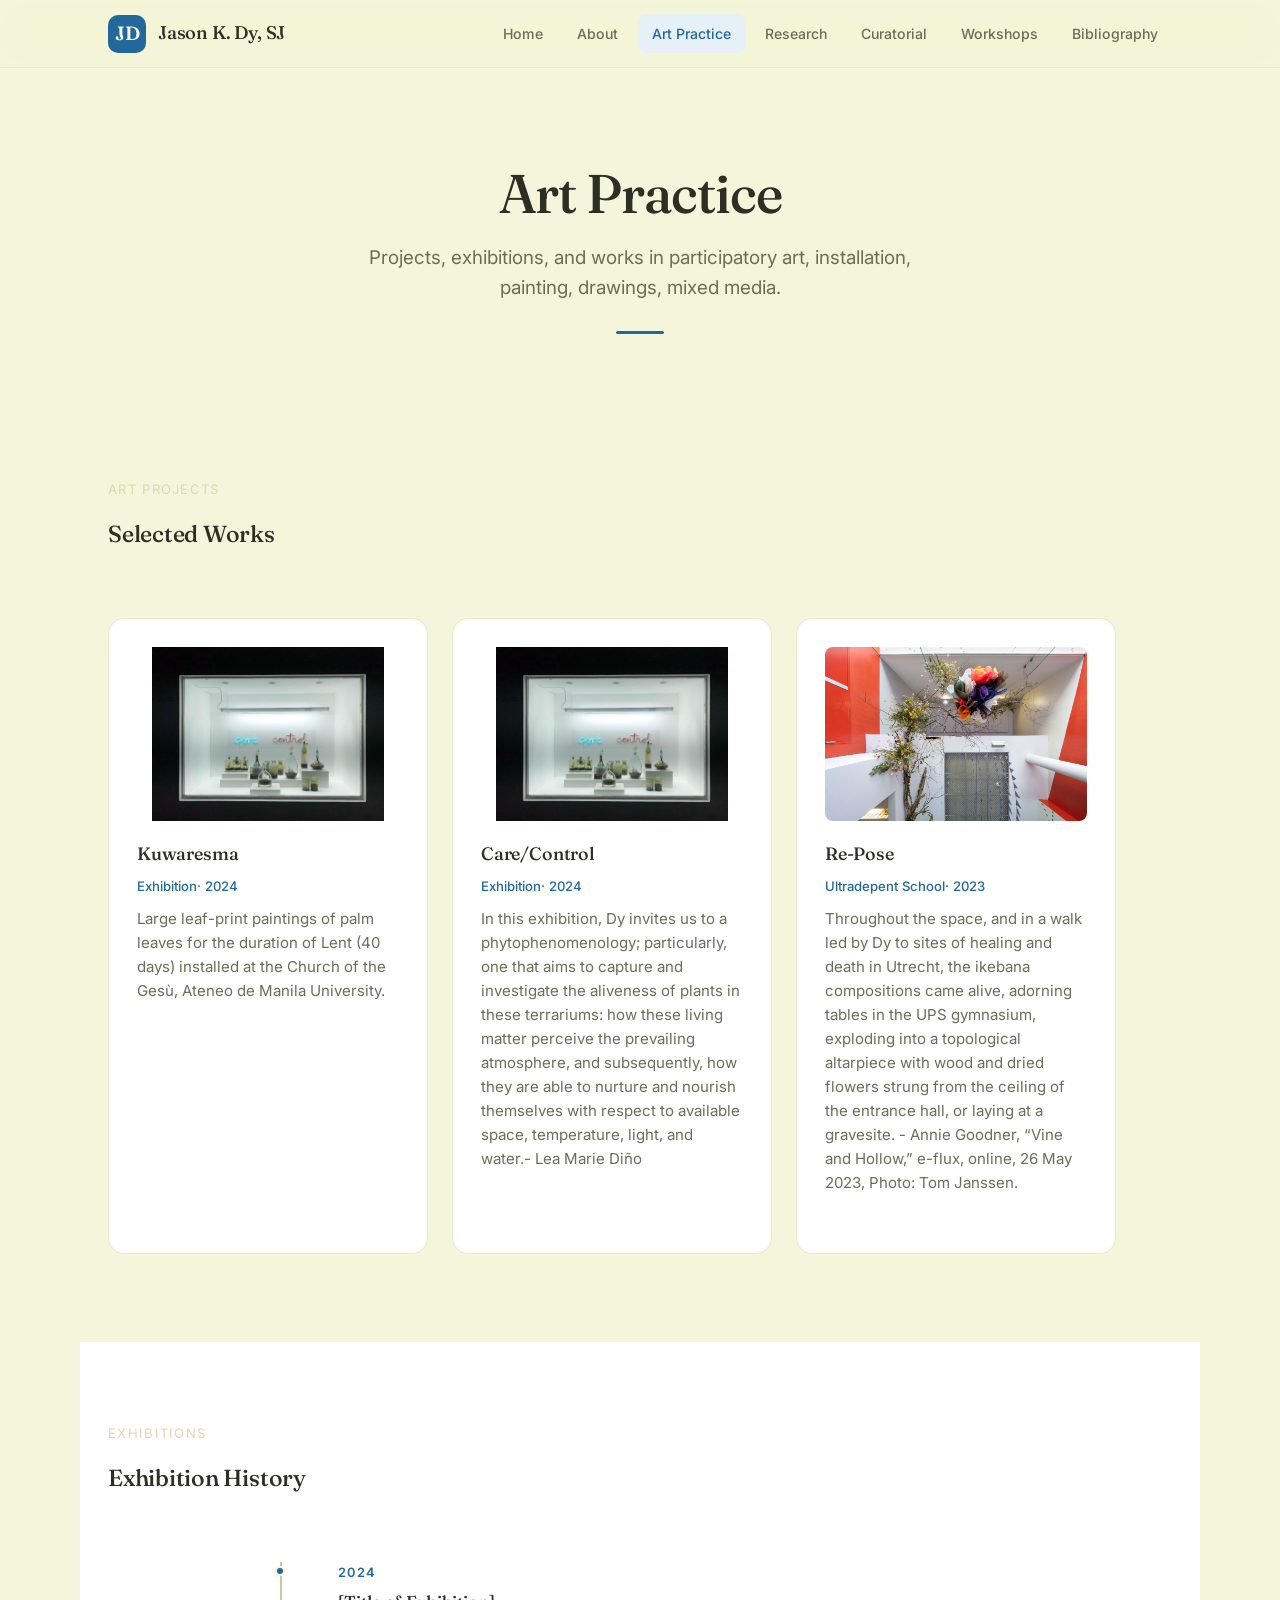
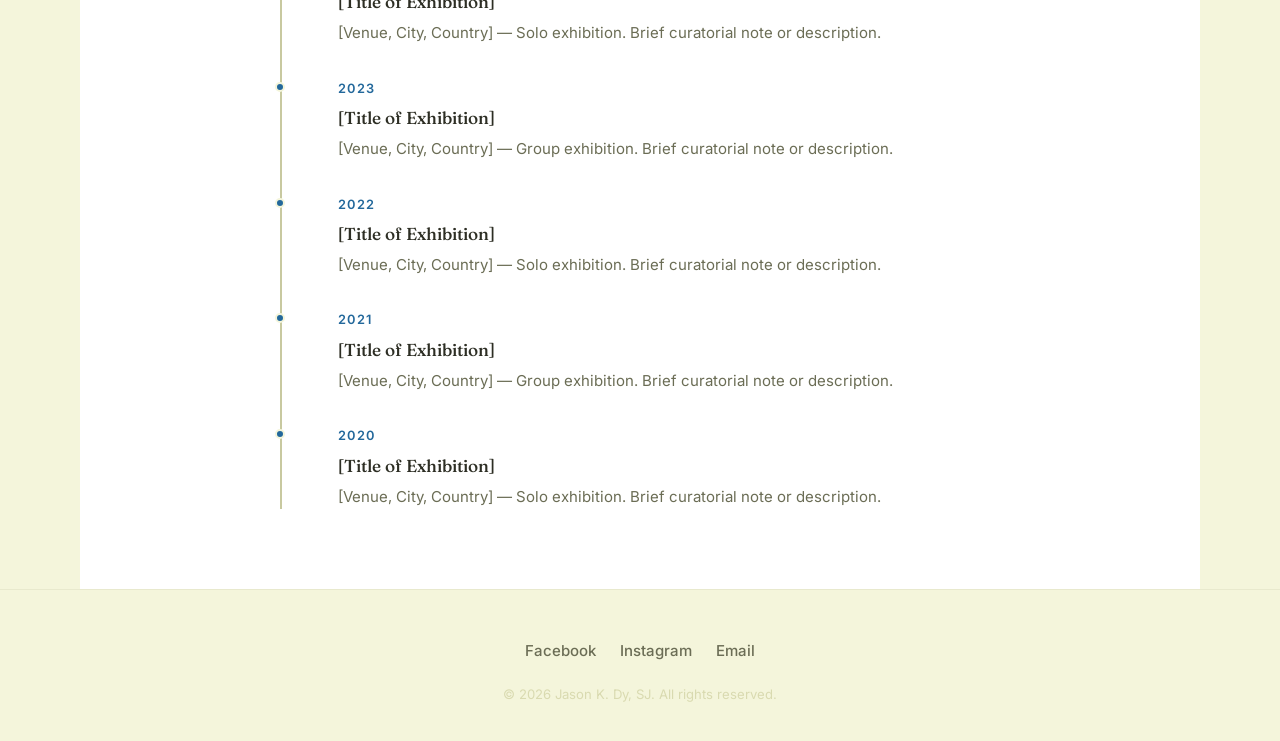
==== commit ba8024a7: "Update art-practice.html Kuwaresma, Description" ====
--- a/art-practice.html
+++ b/art-practice.html
@@ -50,6 +50,14 @@
     </div>
 
     <div class="card-grid">
+      <div class="card reveal">
+        <div class="card-img-wrap">
+          <img src="assets/img/458735587_528471159776320_495793006609873591_n.jpg" alt="Kuwaresma" class="card-img">
+        </div>
+        <h4>Kuwaresma</h4>
+        <p class="card-meta">Exhibition· 2024</p>
+        <p>Large leaf-print paintings of palm leaves for the duration of Lent (40 days) installed at the Church of the Gesù, Ateneo de Manila University. </p>
+      </div>
        <div class="card reveal">
         <div class="card-img-wrap">
           <img src="assets/img/458735587_528471159776320_495793006609873591_n.jpg" alt="Care/Control" class="card-img">
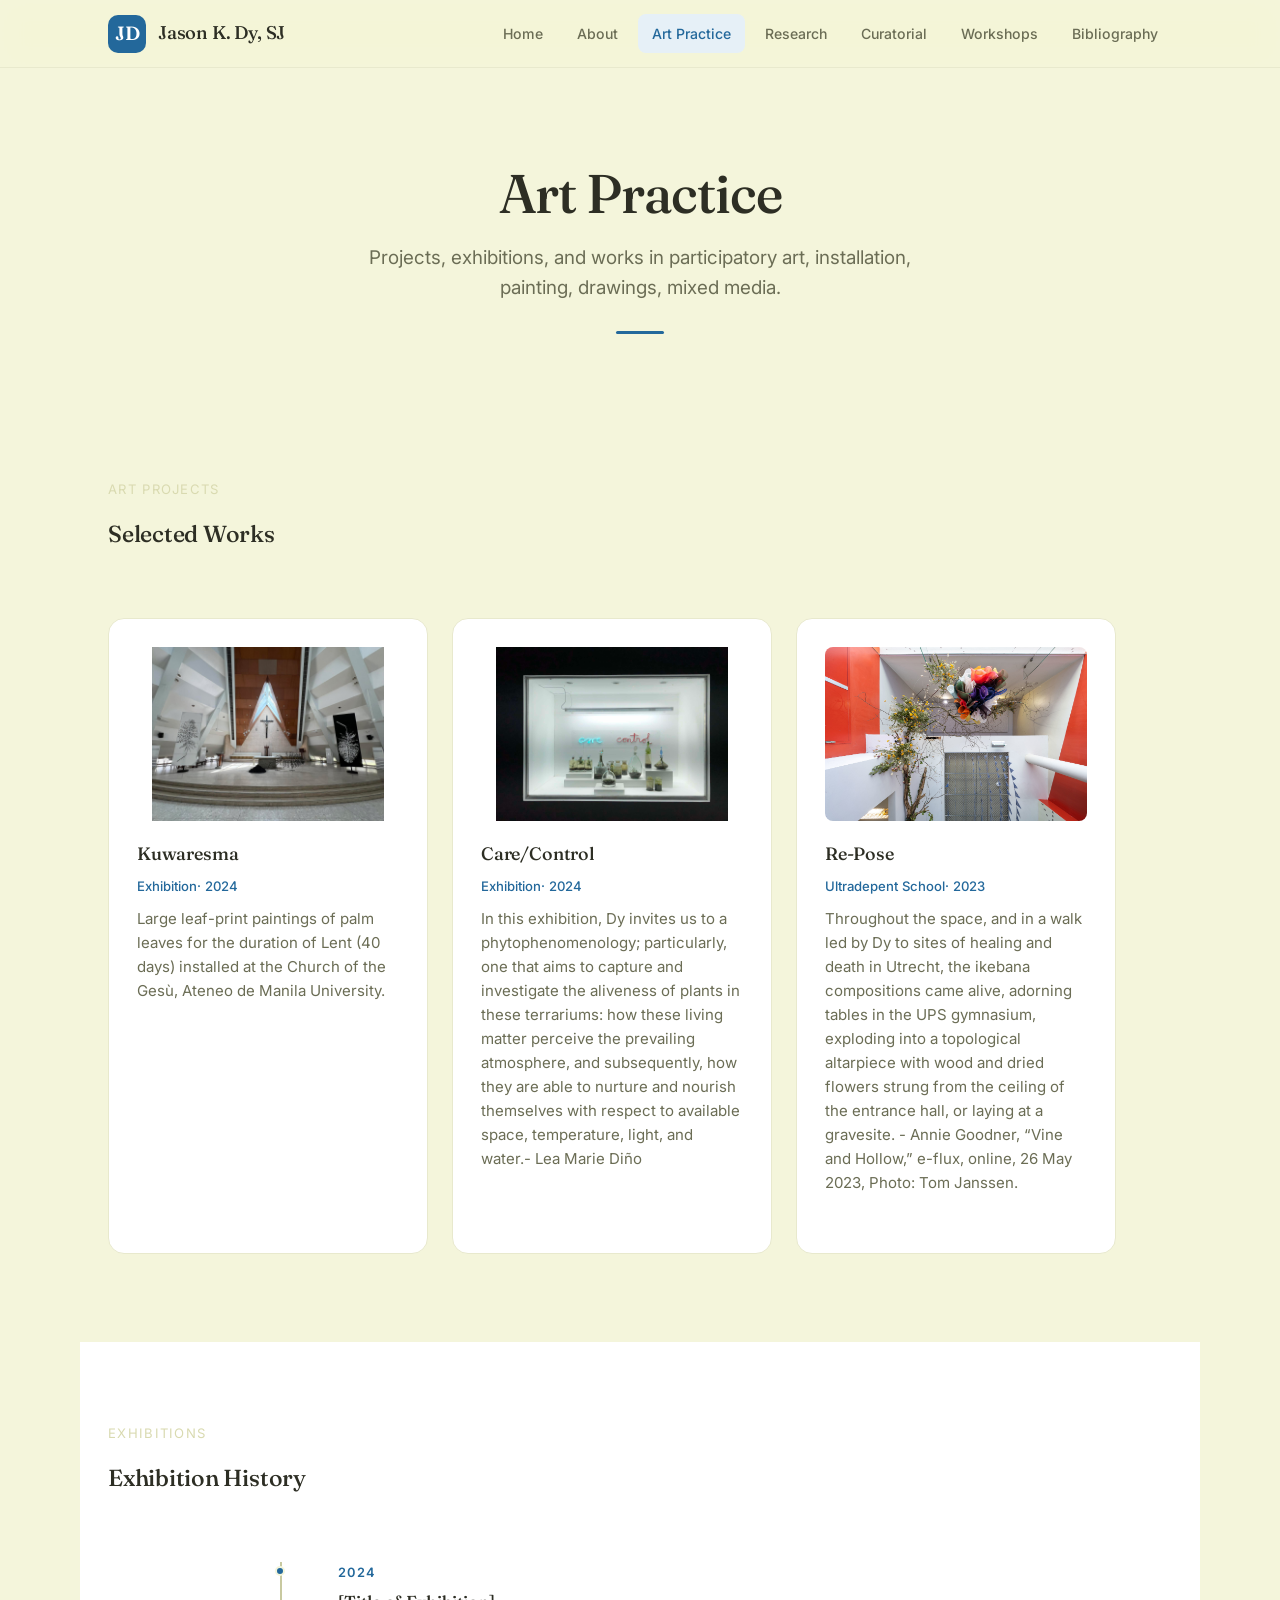
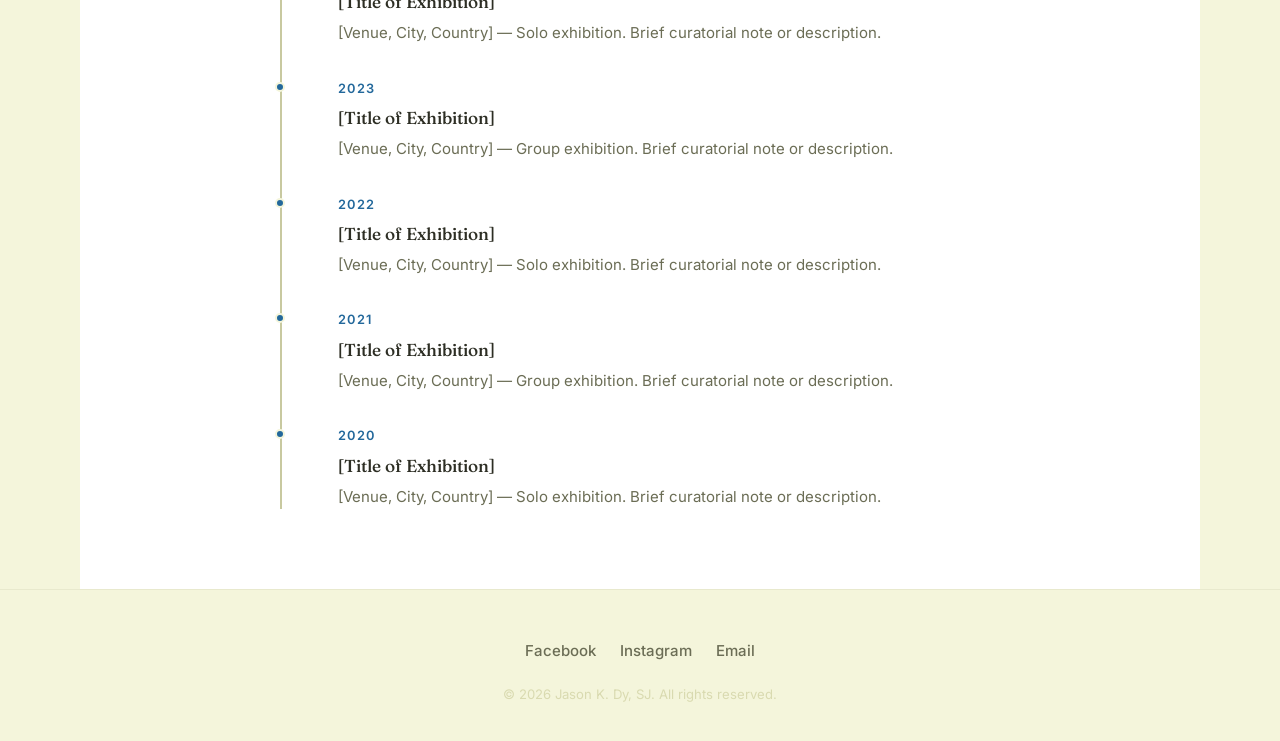
==== commit 7f2a78df: "Update art-practice.html Kuwaresma, Image" ====
--- a/art-practice.html
+++ b/art-practice.html
@@ -52,7 +52,7 @@
     <div class="card-grid">
       <div class="card reveal">
         <div class="card-img-wrap">
-          <img src="assets/img/458735587_528471159776320_495793006609873591_n.jpg" alt="Kuwaresma" class="card-img">
+          <img src="assets/624505430_18056931116342891_6331902464689656134_n.jpg" alt="Kuwaresma" class="card-img">
         </div>
         <h4>Kuwaresma</h4>
         <p class="card-meta">Exhibition· 2024</p>
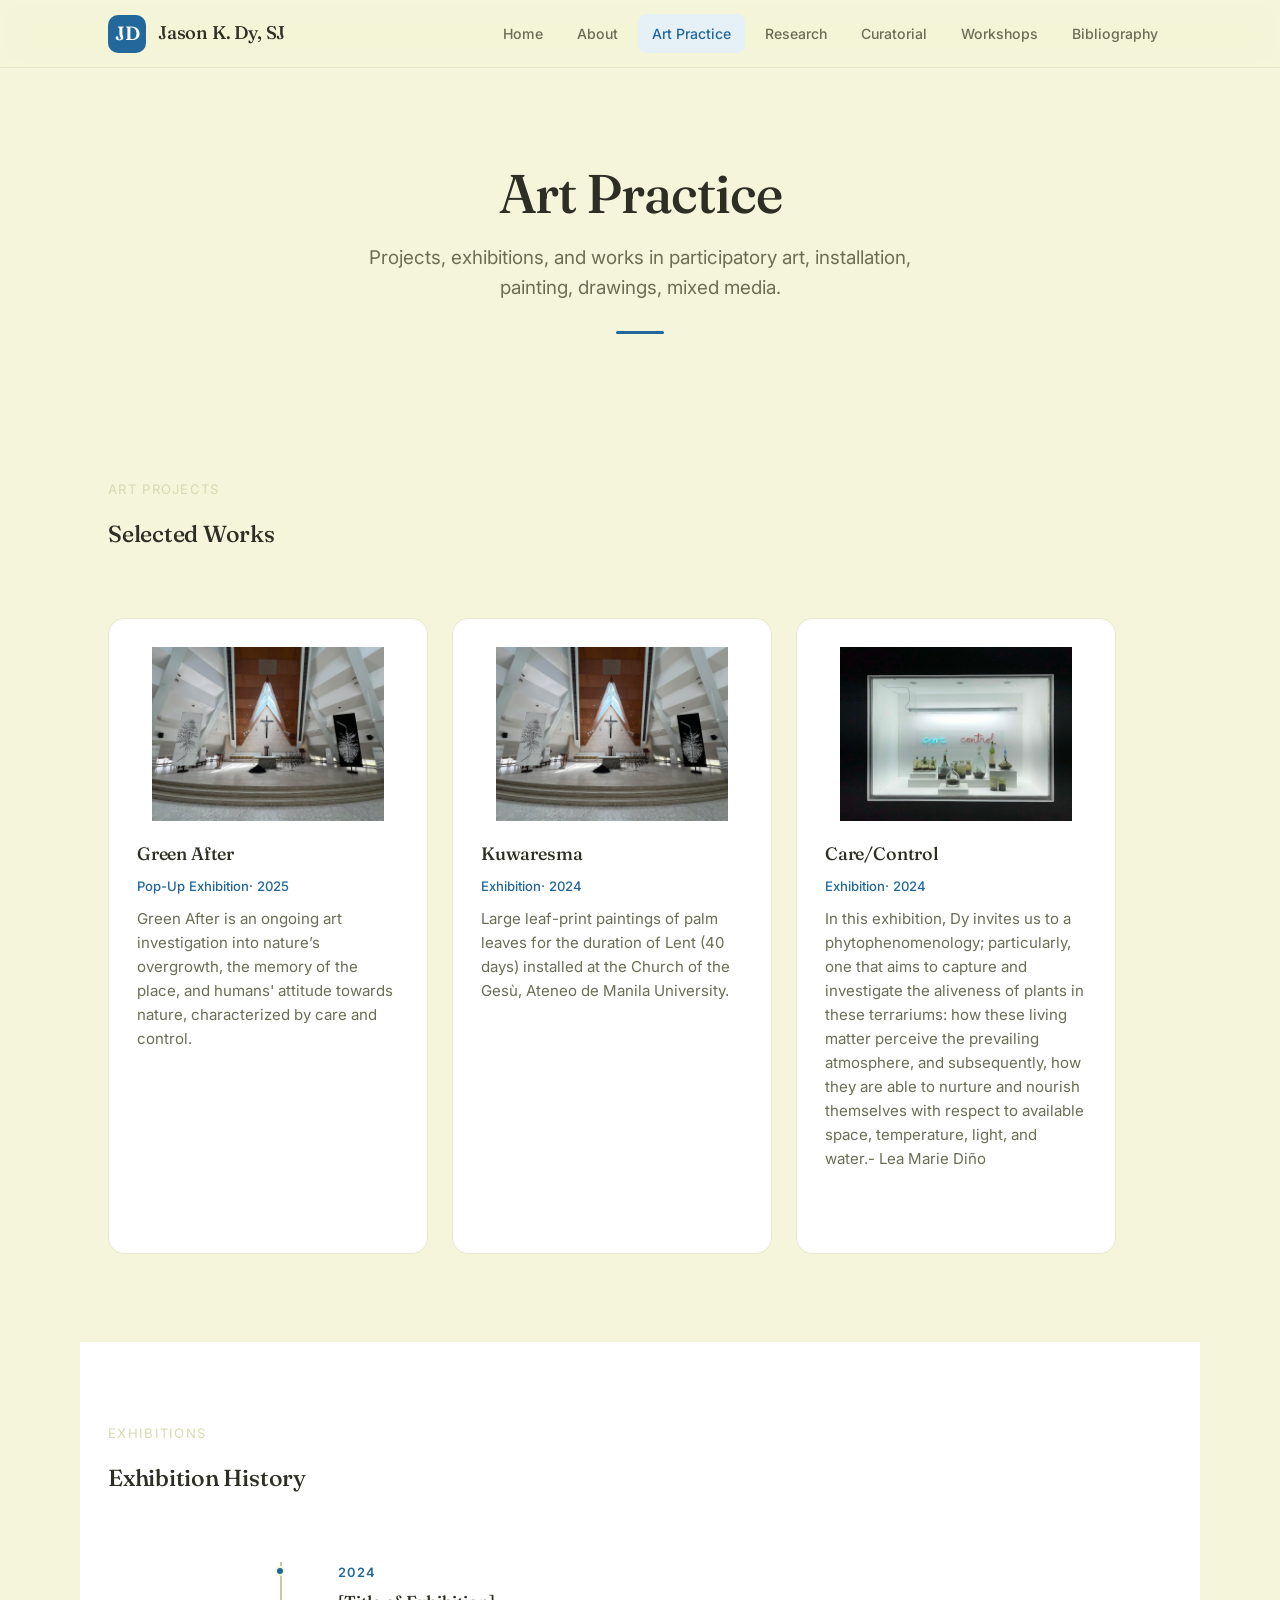
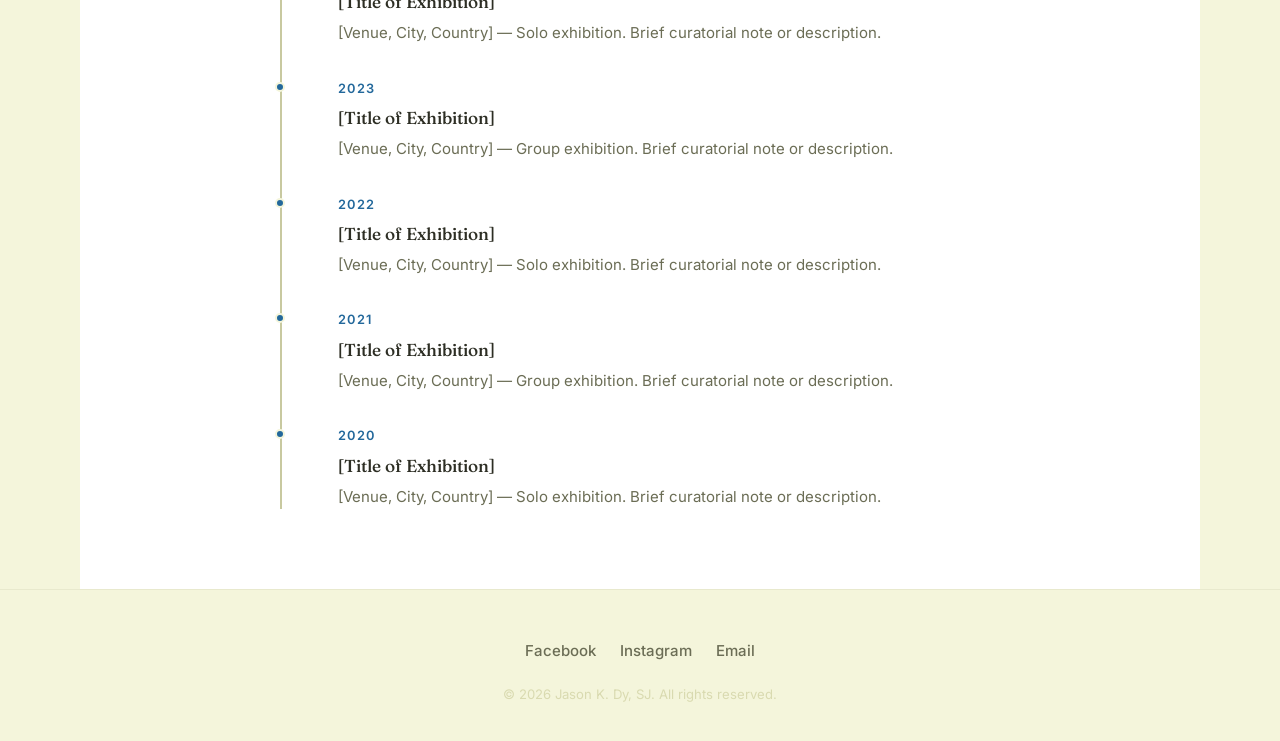
==== commit a5ce5b21: "Update art-practice.html Green After, Description" ====
--- a/art-practice.html
+++ b/art-practice.html
@@ -50,6 +50,14 @@
     </div>
 
     <div class="card-grid">
+       <div class="card reveal">
+        <div class="card-img-wrap">
+          <img src="assets/624505430_18056931116342891_6331902464689656134_n.jpg" alt="Green After" class="card-img">
+        </div>
+        <h4>Green After</h4>
+        <p class="card-meta">Pop-Up Exhibition· 2025</p>
+        <p>Green After is an ongoing art investigation into nature’s overgrowth, the memory of the place, and humans' attitude towards nature, characterized by care and control.</p>
+      </div>
       <div class="card reveal">
         <div class="card-img-wrap">
           <img src="assets/624505430_18056931116342891_6331902464689656134_n.jpg" alt="Kuwaresma" class="card-img">
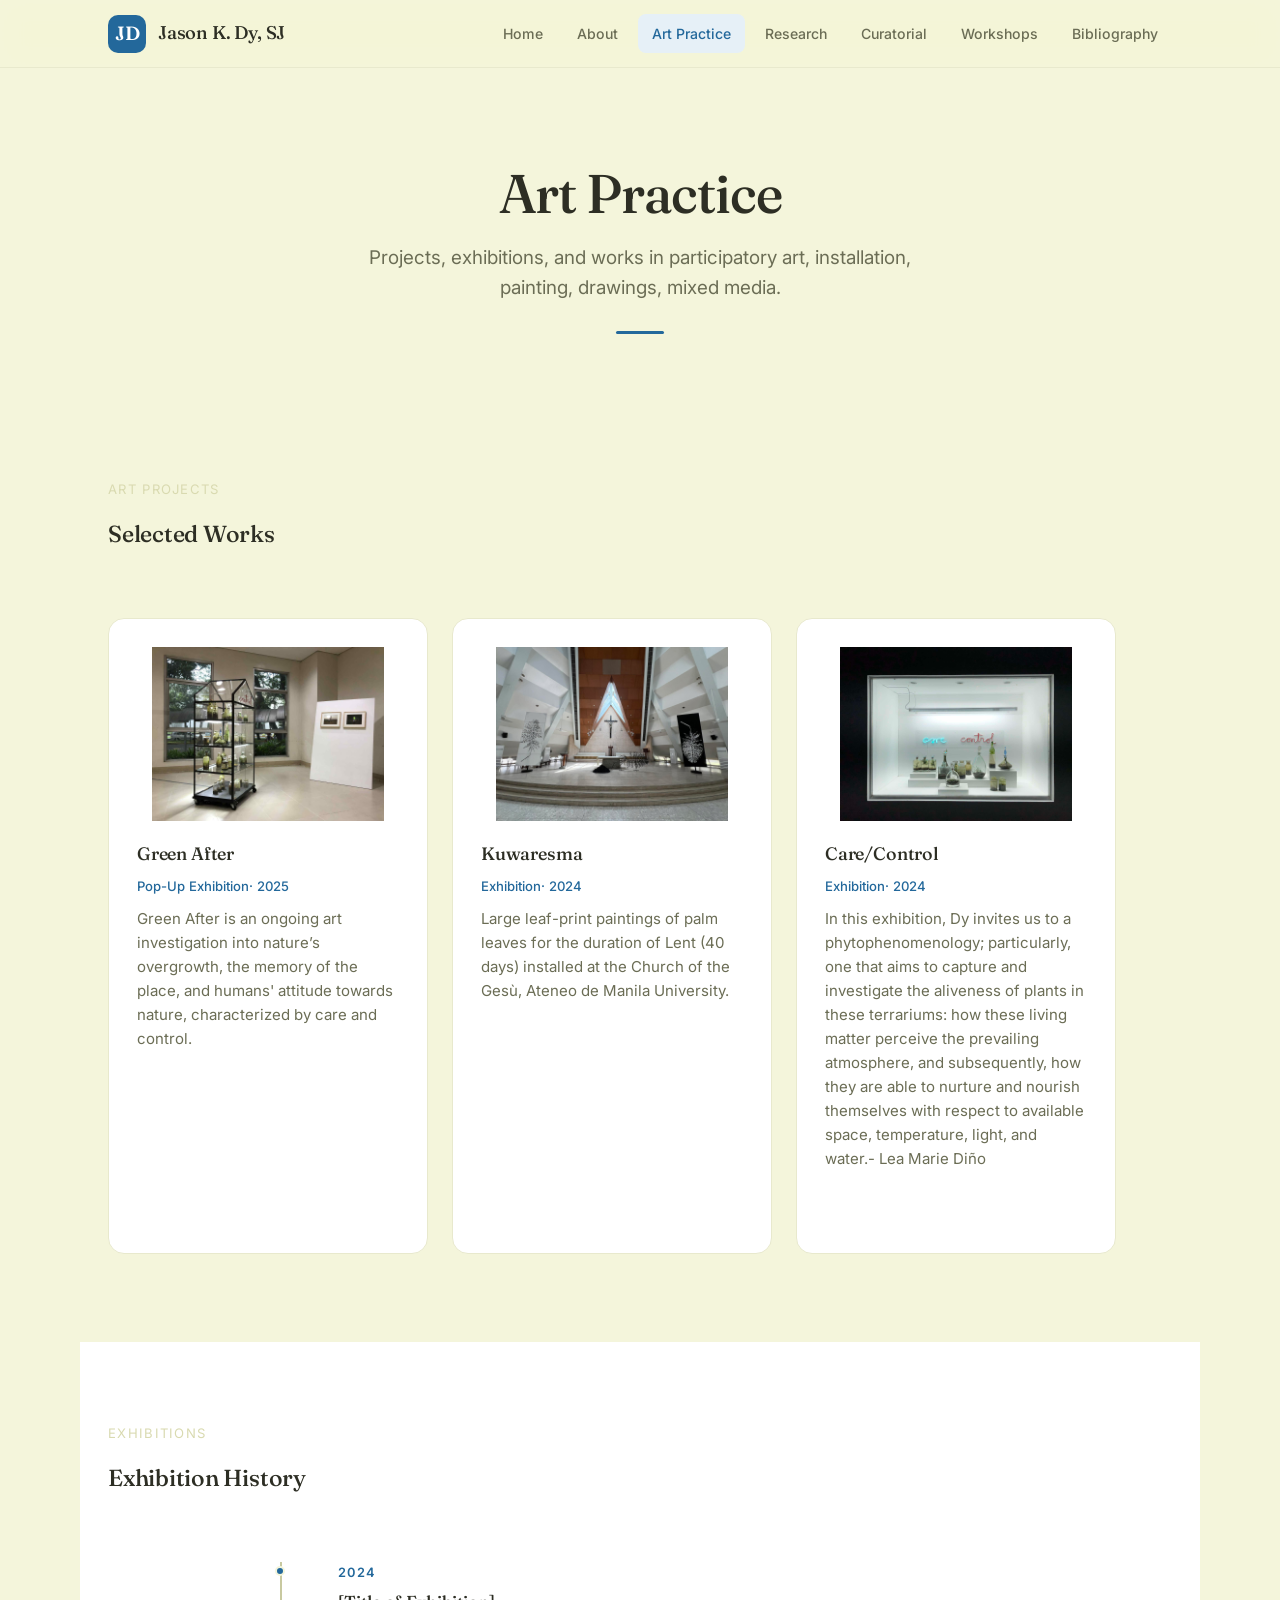
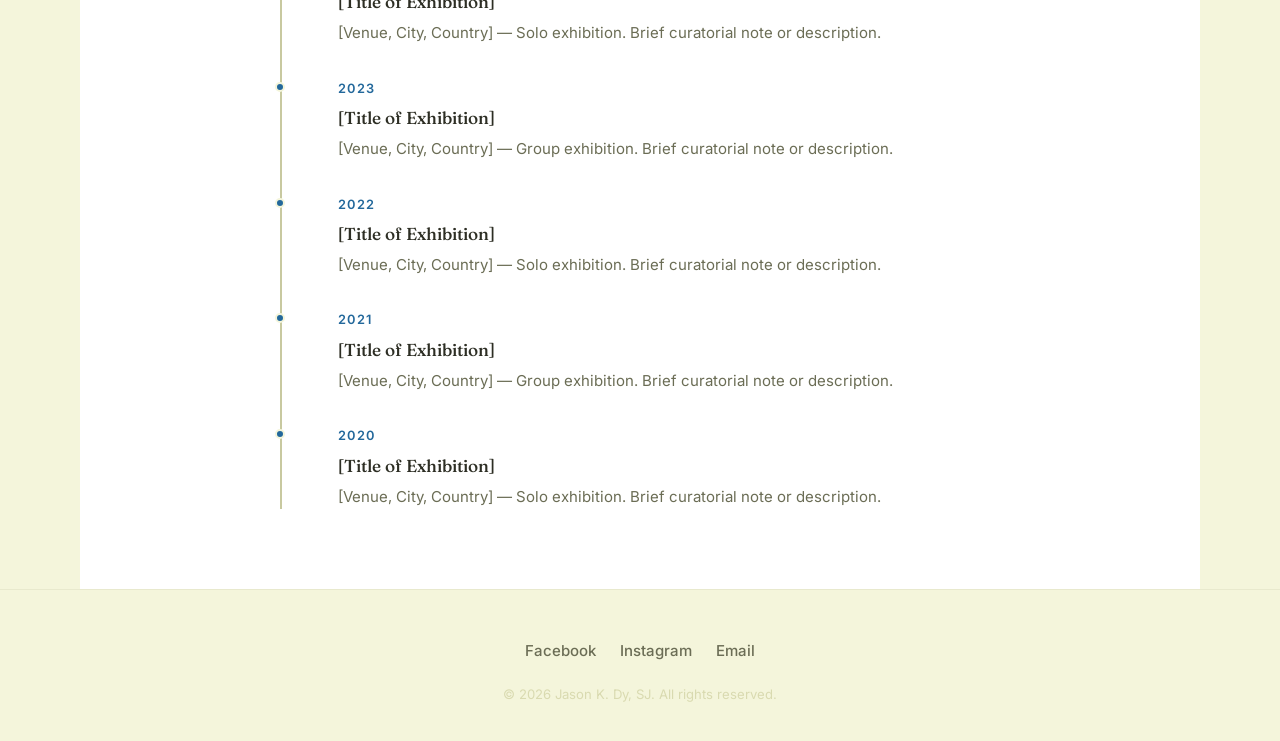
==== commit ba108901: "Update art-practice.html Green After 2025, image" ====
--- a/art-practice.html
+++ b/art-practice.html
@@ -52,7 +52,7 @@
     <div class="card-grid">
        <div class="card reveal">
         <div class="card-img-wrap">
-          <img src="assets/624505430_18056931116342891_6331902464689656134_n.jpg" alt="Green After" class="card-img">
+          <img src="assets/img/542964616_18413965579108667_4109239976695635339_n.jpg" alt="Green After" class="card-img">
         </div>
         <h4>Green After</h4>
         <p class="card-meta">Pop-Up Exhibition· 2025</p>
